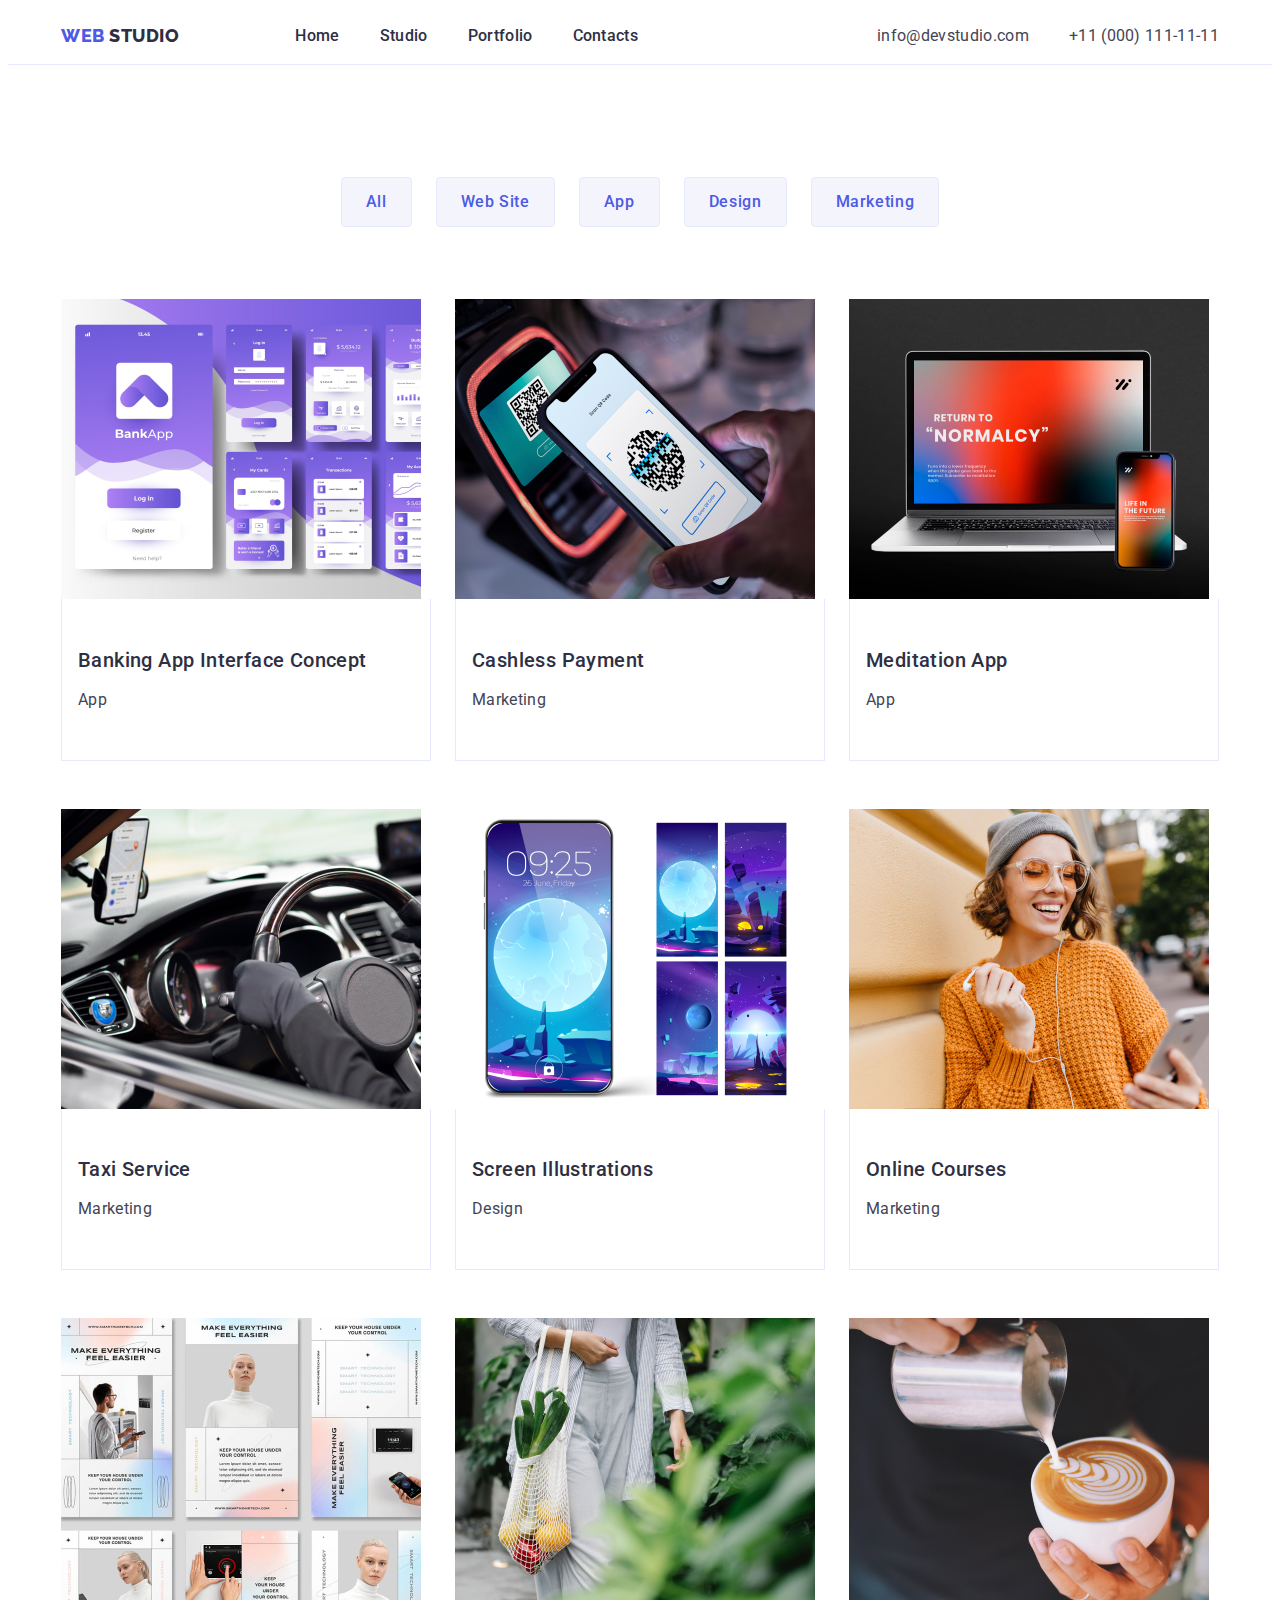
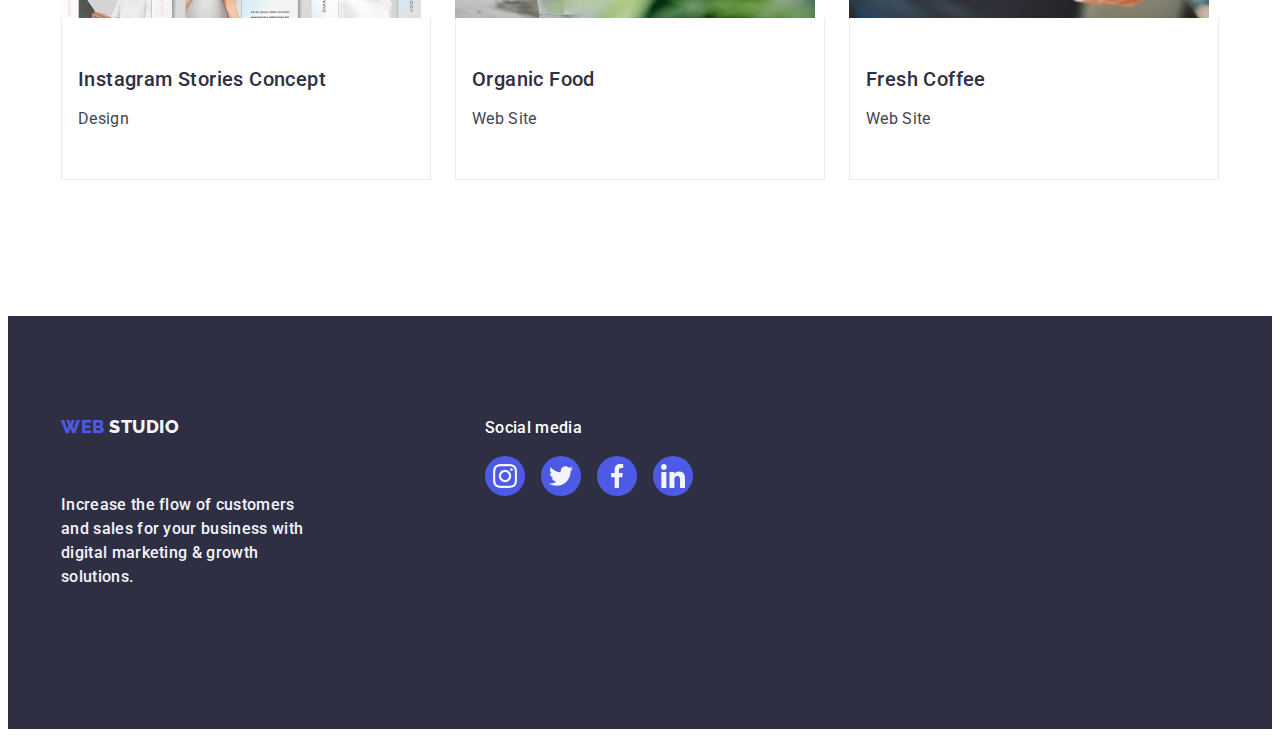
==== portfolio.html @ 2ad6ecbc "Initial commit" ====
<!DOCTYPE html>
<html lang="en">

<head>
    <meta charset="UTF-8" />
    <meta name="viewport" content="width=device-width, initial-scale=1.0" />
    <link rel="stylesheet" href="modern-normalize.min.css" />
    <link rel="preconnect" href="https://fonts.googleapis.com" />
    <link rel="preconnect" href="https://fonts.gstatic.com" crossorigin />
    <link href="https://fonts.googleapis.com/css2?family=Raleway:wght@800&family=Roboto:wght@400;500&display=swap"
        rel="stylesheet" />
    <link rel="stylesheet" href="./css/styles.css" />
    <title>Portfolio</title>
</head>

<body class="body-portfolio">
    <header class="portfolio-header">
        <div class="header-div container">
            <nav class="header-nav">
                <a href="./index.html" class="web link">Web <span class="studio">Studio</span></a>
                <ul class="header-list list">
                    <li><a href="./index.html" class="index link">Home</a></li>
                    <li><a href="" class="index link">Studio</a></li>
                    <li><a href="./portfolio.html" class="index link">Portfolio</a></li>
                    <li><a href="" class="index link">Contacts</a></li>
                </ul>
            </nav>
            <address class="adress-style">
                <ul class="address-list list">
                    <li>
                        <a href="mailto:info@devstudio.com" class="contact link">info@devstudio.com</a>
                    </li>
                    <li>
                        <a href="tel:+110001111111" class="contact link">+11 (000) 111-11-11</a>
                    </li>
                </ul>
            </address>
        </div>
    </header>
    <main>
        <section class="portfolio-section">
            <div class="container">
                <h1 class="visually-hidden">Title</h1>
                <ul class="portfolio-button-list list">
                    <li><button type="button" class="all-button">All</button></li>
                    <li><button type="button" class="all-button">Web Site</button></li>
                    <li><button type="button" class="all-button">App</button></li>
                    <li><button type="button" class="all-button">Design</button></li>
                    <li><button type="button" class="all-button">Marketing</button></li>
                </ul>
                <ul class="portfolio-img-list list">
                    <li class="portfolio-list-element">
                        <a href="" class="link link-portfolio"><img class="img" src="./images/project-card-1.jpg"
                                alt="BankingApp" width="360" />
                            <div class="portfolio-title-and-paragraph">
                                <h2 class="first-row-title">Banking App Interface Concept</h2>
                                <p class="first-row-paragraph">App</p>
                            </div>
                        </a>
                    </li>
                    <li class="portfolio-list-element">
                        <a href="" class="link link-portfolio"><img class="img" src="./images/project-card-2.jpg"
                                alt="CashlessPayment" width="360" />
                            <div class="portfolio-title-and-paragraph">
                                <h2 class="first-row-title">Cashless Payment</h2>
                                <p class="first-row-paragraph">Marketing</p>
                            </div>
                        </a>
                    </li>
                    <li class="portfolio-list-element">
                        <a href="" class="link link-portfolio"><img class="img" src="./images/project-card-3.jpg"
                                alt="MeditationApp" width="360" />
                            <div class="portfolio-title-and-paragraph">
                                <h2 class="first-row-title">Meditation App</h2>
                                <p class="first-row-paragraph">App</p>
                            </div>
                        </a>
                    </li>
                    <li class="portfolio-list-element">
                        <a href="" class="link link-portfolio"><img class="img" src="./images/project-card-4.jpg"
                                alt="TaxiService" width="360" />
                            <div class="portfolio-title-and-paragraph">
                                <h2 class="first-row-title">Taxi Service</h2>
                                <p class="first-row-paragraph">Marketing</p>
                            </div>
                        </a>
                    </li>
                    <li class="portfolio-list-element">
                        <a href="" class="link link-portfolio"><img class="img" src="./images/project-card-5.jpg"
                                alt="ScreenIllustrations" width="360" />
                            <div class="portfolio-title-and-paragraph">
                                <h2 class="first-row-title">Screen Illustrations</h2>
                                <p class="first-row-paragraph">Design</p>
                            </div>
                        </a>
                    </li>
                    <li class="portfolio-list-element">
                        <a href="" class="link link-portfolio"><img class="img" src="./images/project-card-6.jpg"
                                alt="OnlineCourses" width="360" />
                            <div class="portfolio-title-and-paragraph">
                                <h2 class="first-row-title">Online Courses</h2>
                                <p class="first-row-paragraph">Marketing</p>
                            </div>
                        </a>
                    </li>
                    <li class="portfolio-list-element">
                        <a href="" class="link link-portfolio"><img class="img" src="./images/project-card-7.jpg"
                                alt="InstagramStoriesConcept" width="360" />
                            <div class="portfolio-title-and-paragraph">
                                <h2 class="first-row-title">Instagram Stories Concept</h2>
                                <p class="first-row-paragraph">Design</p>
                            </div>
                        </a>
                    </li>
                    <li class="portfolio-list-element">
                        <a href="" class="link link-portfolio"><img class="img" src="./images/project-card-8.jpg"
                                alt="OrganicFood" width="360" />
                            <div class="portfolio-title-and-paragraph">
                                <h2 class="first-row-title">Organic Food</h2>
                                <p class="first-row-paragraph">Web Site</p>
                            </div>
                        </a>
                    </li>
                    <li class="portfolio-list-element">
                        <a href="" class="link link-portfolio"><img class="img" src="./images/project-card-9.jpg"
                                alt="FreshCoffee" width="360" />
                            <div class="portfolio-title-and-paragraph">
                                <h2 class="first-row-title">Fresh Coffee</h2>
                                <p class="first-row-paragraph">Web Site</p>
                            </div>
                        </a>
                    </li>
                </ul>
            </div>
        </section>
    </main>
    <footer class="footer">
        <div class="container div-footer">
            <div class="div-logo-paragraph">
                <a href="./index.html" class="web-footer link">Web <span class="studio-footer">Studio</span></a>
                <p class="index link footer-paragraph">
                    Increase the flow of customers and sales for your business with
                    digital marketing & growth solutions.
                </p>
            </div>
            <div class="div-socials-footer">
                <p class="social-media-paragraph">Social media</p>
                <ul class="footer-list">
                    <li class="footer-list-element">
                        <a href="" class="footer-list-href">
                            <svg class="svg-footer" width="24" height="24">
                                <use href="./images/icons.svg#instagram-2"></use>
                            </svg>
                        </a>
                    </li>
                    <li class="footer-list-element">
                        <a href="" class="footer-list-href">
                            <svg class="svg-footer" width="24" height="24">
                                <use href="./images/icons.svg#twitter-1"></use>
                            </svg>
                        </a>
                    </li>
                    <li class="footer-list-element">
                        <a href="" class="footer-list-href">
                            <svg class="svg-footer" width="24" height="24">
                                <use href="./images/icons.svg#facebook-1"></use>
                            </svg>
                        </a>
                    </li>
                    <li class="footer-list-element">
                        <a href="" class="footer-list-href">
                            <svg class="svg-footer" width="24" height="24">
                                <use href="./images/icons.svg#linkedin-1"></use>
                            </svg>
                        </a>
                    </li>
                </ul>
            </div>
        </div>
    </footer>
</body>

</html>
---- css/styles.css ----
:root {
    --maincolor: 434455;
    --white: #f4f4fd;
}

.img {
    display: block;
}

.header-class {
    border-bottom: 1px solid #e7e9fc;
    box-shadow: 0px 2px 1px rgba(46, 47, 66, 0.08),
        0px 1px 1px rgba(46, 47, 66, 0.16),
        0px 1px 6px rgba(46, 47, 66, 0.08);
}

.header-div {
    display: flex;
    justify-content: space-between;
}

.container {
    width: 1158px;
    margin: 0 auto;
    padding: 0 15px;
}

.container-first-section {
    display: flex;
    flex-direction: column;
}

.header-nav {
    display: flex;
    align-items: center;
}

.body-studio {
    font-family: "Roboto", sans-serif;
    color: #434455;
    background-color: #ffffffff;
}

.web {
    font-family: "Raleway", sans-serif;
    font-weight: 800;
    font-size: 18px;
    line-height: 1.17;
    letter-spacing: 0.03em;
    text-transform: uppercase;
    color: #4d5ae5;
    margin-right: 76px;
}

.studio {
    color: #2e2f42;
    font-family: "Raleway", sans-serif;
    font-size: 18px;
    font-style: normal;
    font-weight: 800;
    line-height: 21px;
    letter-spacing: 0.54px;
    text-transform: uppercase;
}

.list {
    list-style: none;
}

.address-list {
    display: flex;
    gap: 40px;
}

.header-list {
    display: flex;
    gap: 40px;
}

.link {
    text-decoration: none;
}

.index {
    font-weight: 500;
    line-height: 1.5;
    letter-spacing: 0.02em;
    color: #2e2f42;
    padding: 24px 0;
}

.link:hover {
    color: #404bbf;
}

.link:focus {
    color: #404bbf;
}

.adress-style {
    font-style: normal;
}

.contact {
    color: #434455;
    font-size: 16px;
    line-height: 1.5;
    letter-spacing: 0.02em;
}

/* Section one */
.first-section {
    background-color: #2e2f42;
    padding: 188px 0;
    background-image: linear-gradient(rgba(46, 47, 66, 0.7),
            rgba(46, 47, 66, 0.7)),
        url(../images/office-background.jpg);
    max-width: 1440px;
    background-repeat: no-repeat;
    background-position: center;
    background-size: cover;
    margin-inline: auto;
}

.first-section-title {
    color: #ffffff;
    font-size: 56px;
    line-height: 1.07;
    text-align: center;
    letter-spacing: 0.02em;
    max-width: 496px;
    display: flex;
    align-self: center;
}

.first-section-button {
    color: #ffffff;
    background-color: #4d5ae5;
    font-family: "Roboto", sans-serif;
    font-weight: 500;
    font-size: 16px;
    line-height: 1.5;
    letter-spacing: 0.04em;
    display: block;
    min-width: 169px;
    height: 56px;
    border: none;
    background-color: #4d5ae5;
    border-radius: 4px;
    cursor: pointer;
    align-self: center;
}

.first-section-button:hover {
    background-color: #404bbf;
}

.first-section-button:focus {
    background-color: #404bbf;
}

.first-section-button {
    cursor: pointer;
}

/* Section two */
.second-section {
    padding: 120px 0;
}

.second-section-icon {
    display: flex;
    align-items: center;
    justify-content: center;
    height: 112px;
    background-color: #f4f4fd;
    border-radius: 4px;
    margin-bottom: 8px;
}

.second-section-list {
    list-style: none;
    display: flex;
    gap: 24px;
    justify-content: center;
    padding: 0;
}

.second-section-list-element {
    flex-basis: calc((100% - 72px) / 4);
}

.second-section-title {
    color: #2e2f42;
    font-weight: 500;
    font-size: 20px;
    line-height: 1.2;
    letter-spacing: 0.02em;
    background-color: #ffffffff;
    margin-bottom: 8px;
    text-align: center;
    margin-bottom: 8px;
}

.visually-hidden {
    position: absolute;
    width: 1px;
    height: 1px;
    margin: -1px;
    border: 0;
    padding: 0;
    white-space: nowrap;
    clip-path: inset(100%);
    clip: rect(0 0 0 0);
    overflow: hidden;
}

.second-section-paragraph {
    line-height: 1.5;
    letter-spacing: 0.02em;
}

/* Section three */
.third-section {
    padding-bottom: 120px;
}

.third-section-title {
    color: #2e2f42;
    font-size: 36px;
    line-height: 1.11;
    text-align: center;
    text-transform: capitalize;
    margin-bottom: 72px;
}

.third-section-list {
    display: flex;
    gap: 24px;
}

.third-section-list-element {
    width: calc((100% - 48px) / 3);
}

/* Section four */
.fourth-section {
    background-color: #f4f4fd;
    padding: 120px 0;
}

.svg-social {
    fill: #f4f4fd;
}

.team-socials {
    display: flex;
    justify-content: center;
    align-items: center;
    gap: 24px;
    list-style: none;
    width: 183px;
}

.social-list {}

.team-socials-href {
    width: 100%;
    height: 100%;
    background-color: #4d5ae5;
    border-radius: 50%;
    display: flex;
    align-items: center;
    justify-content: center;
    width: 40px;
    height: 40px;
}

.team-socials-href:hover,
.team-socials-href:focus {
    background-color: #404bbf;
}

.fourth-section-title {
    color: #2e2f42;
    font-size: 36px;
    line-height: 1.11;
    text-align: center;
    letter-spacing: 0.02em;
    text-transform: capitalize;
    margin-bottom: 72px;
}

.foruth-section-list {
    display: flex;
    gap: 24px;
}

.background-list-fourth-section {
    background-color: #ffffffff;
    width: calc((100% - 72px) / 4);
    border-radius: 0px 0px 4px 4px;
    box-shadow: 0px 1px 6px rgba(46, 47, 66, 0.08),
        0px 1px 1px rgba(46, 47, 66, 0.16), 0px 2px 1px rgba(46, 47, 66, 0.08);
}

.title-and-paragraph-foruth-section {
    padding: 32px 0;
}

.fourth-section-paragraph {
    line-height: 1.5;
    letter-spacing: 0.02em;
    text-align: center;
}

/* Footer */
.div-footer {
    display: flex;
    align-items: baseline;
}

.div-logo-paragraph {
    margin-right: 120px;
}

.footer {
    background-color: #2e2f42;
    padding: 100px 0;
}

.footer-paragraph {
    color: #f4f4fd;
    max-width: 264px;
}

.social-media-paragraph {
    margin: 0;
    margin-bottom: 16px;
    font-weight: 500;
    font-size: 16px;
    line-height: 1.5;
    letter-spacing: 0.02em;
    color: #ffffffff;
    padding-left: 40px;
}

.footer-list {
    display: flex;
    gap: 16px;
    list-style: none;
}

.footer-list-element {
    width: 40px;
    height: 40px;
}

.footer-list-href {
    width: 100%;
    height: 100%;
    background-color: #4d5ae5;
    border-radius: 50%;
    display: flex;
    align-items: center;
    justify-content: center;
}

.footer-list-href:hover,
.footer-list-href:focus {
    background-color: #31d0aa;
}

.svg-footer {
    fill: var(--white);
}

.web-footer {
    font-family: "Raleway", sans-serif;
    font-weight: 800;
    font-size: 18px;
    line-height: 1.17;
    letter-spacing: 0.03em;
    text-transform: uppercase;
    color: #4d5ae5;
    display: inline-block;
    margin-bottom: 16px;
}

.studio-footer {
    color: #f4f4fd;
    font-family: "Raleway", sans-serif;
    font-size: 18px;
    font-style: normal;
    font-weight: 800;
    line-height: 21px;
    letter-spacing: 0.54px;
    text-transform: uppercase;
}

/* Section five */
.fifth-section {
    padding-top: 120px;
    padding-bottom: 120px;
}

.fifth-section-title {
    font-size: 36px;
    line-height: 1.11;
    color: #2e2f42;
    margin: 0;
    margin-bottom: 72px;
    text-align: center;
}

.fifth-section-list {
    display: flex;
    gap: 24px;
    height: 88px;
    list-style: none;
}

.fifth-section-list-element {
    width: calc((100% - 120px) / 6);
    height: 88px;
    width: 168px;
}

.fifth-section-lists-element-href {
    width: 100%;
    height: 100%;
    border: 1px solid #8e8f99;
    border-radius: 4px;
    display: flex;
    align-items: center;
    justify-content: center;
    color: #8e8f99;
}

.fifth-section-lists-element-href:hover {
    border-color: #404bbf;
    color: #404bbf;
}

.fifth-section-lists-element-href:focus {
    border-color: #404bbf;
    color: #404bbf;
}

.fifth-section-svg {
    fill: currentColor;
}

/* Portfolio */

.portfolio-header {
    border-bottom: 1px solid #e7e9fc;
}

.body-portfolio {
    font-family: "Roboto", sans-serif;
    color: #434455;
}

/* Section footer */
.portfolio-section {
    padding: 96px 0 120px 0;
}

.portfolio-button-list {
    display: flex;
    justify-content: center;
    gap: 24px;
    margin-bottom: 72px;
    padding: 0;
}

.all-button {
    color: #4d5ae5;
    background-color: #f4f4fd;
    text-align: center;
    font-family: "Roboto", sans-serif;
    font-size: 16px;
    font-style: normal;
    font-weight: 500;
    line-height: 1.5;
    letter-spacing: 0.04em;
    cursor: pointer;
    padding: 12px 24px;
    border: 1px solid #e7e9fc;
    border-radius: 4px;
}

.all-button:hover {
    color: #ffffffff;
    background-color: #404bbf;
    border: 1px solid transparent;
    box-shadow: 0px 3px 1px rgba(0, 0, 0, 0.1), 0px 2px 1px rgba(0, 0, 0, 0.08),
        0px 2px 2px rgba(0, 0, 0, 0.12);
}

.all-button:focus {
    color: #ffffffff;
    background-color: #404bbf;
    border: 1px solid transparent;
    box-shadow: 0px 3px 1px rgba(0, 0, 0, 0.1), 0px 2px 1px rgba(0, 0, 0, 0.08),
        0px 2px 2px rgba(0, 0, 0, 0.12);
}

.portfolio-img-list {
    display: flex;
    flex-wrap: wrap;
    column-gap: 24px;
    row-gap: 48px;
    padding: 0;
}

.first-row-title {
    color: #2e2f42;
    font-size: 20px;
    font-style: normal;
    font-weight: 500;
    line-height: 1.2;
    letter-spacing: 0.02em;
    margin-bottom: 8px;
}

.first-row-paragraph {
    color: #434455;
    font-size: 16px;
    line-height: 1.5;
    letter-spacing: 0.02em;
}

.portfolio-list-element {
    text-decoration: none;
    width: calc((100% - 48px) / 3);
}

.portfolio-title-and-paragraph {
    padding: 32px 16px;
    border: 1px solid #e7e9fc;
    border-top: none;
}

.link-portfolio {
    display: block;
}

.link-portfolio:hover {
    box-shadow: 0px 1px 6px rgba(46, 47, 66, 0.08),
        0px 1px 1px rgba(46, 47, 66, 0.16), 0px 2px 1px rgba(46, 47, 66, 0.08);
}

.link-portfolio:focus {
    box-shadow: 0px 1px 6px rgba(46, 47, 66, 0.08),
        0px 1px 1px rgba(46, 47, 66, 0.16), 0px 2px 1px rgba(46, 47, 66, 0.08);
}
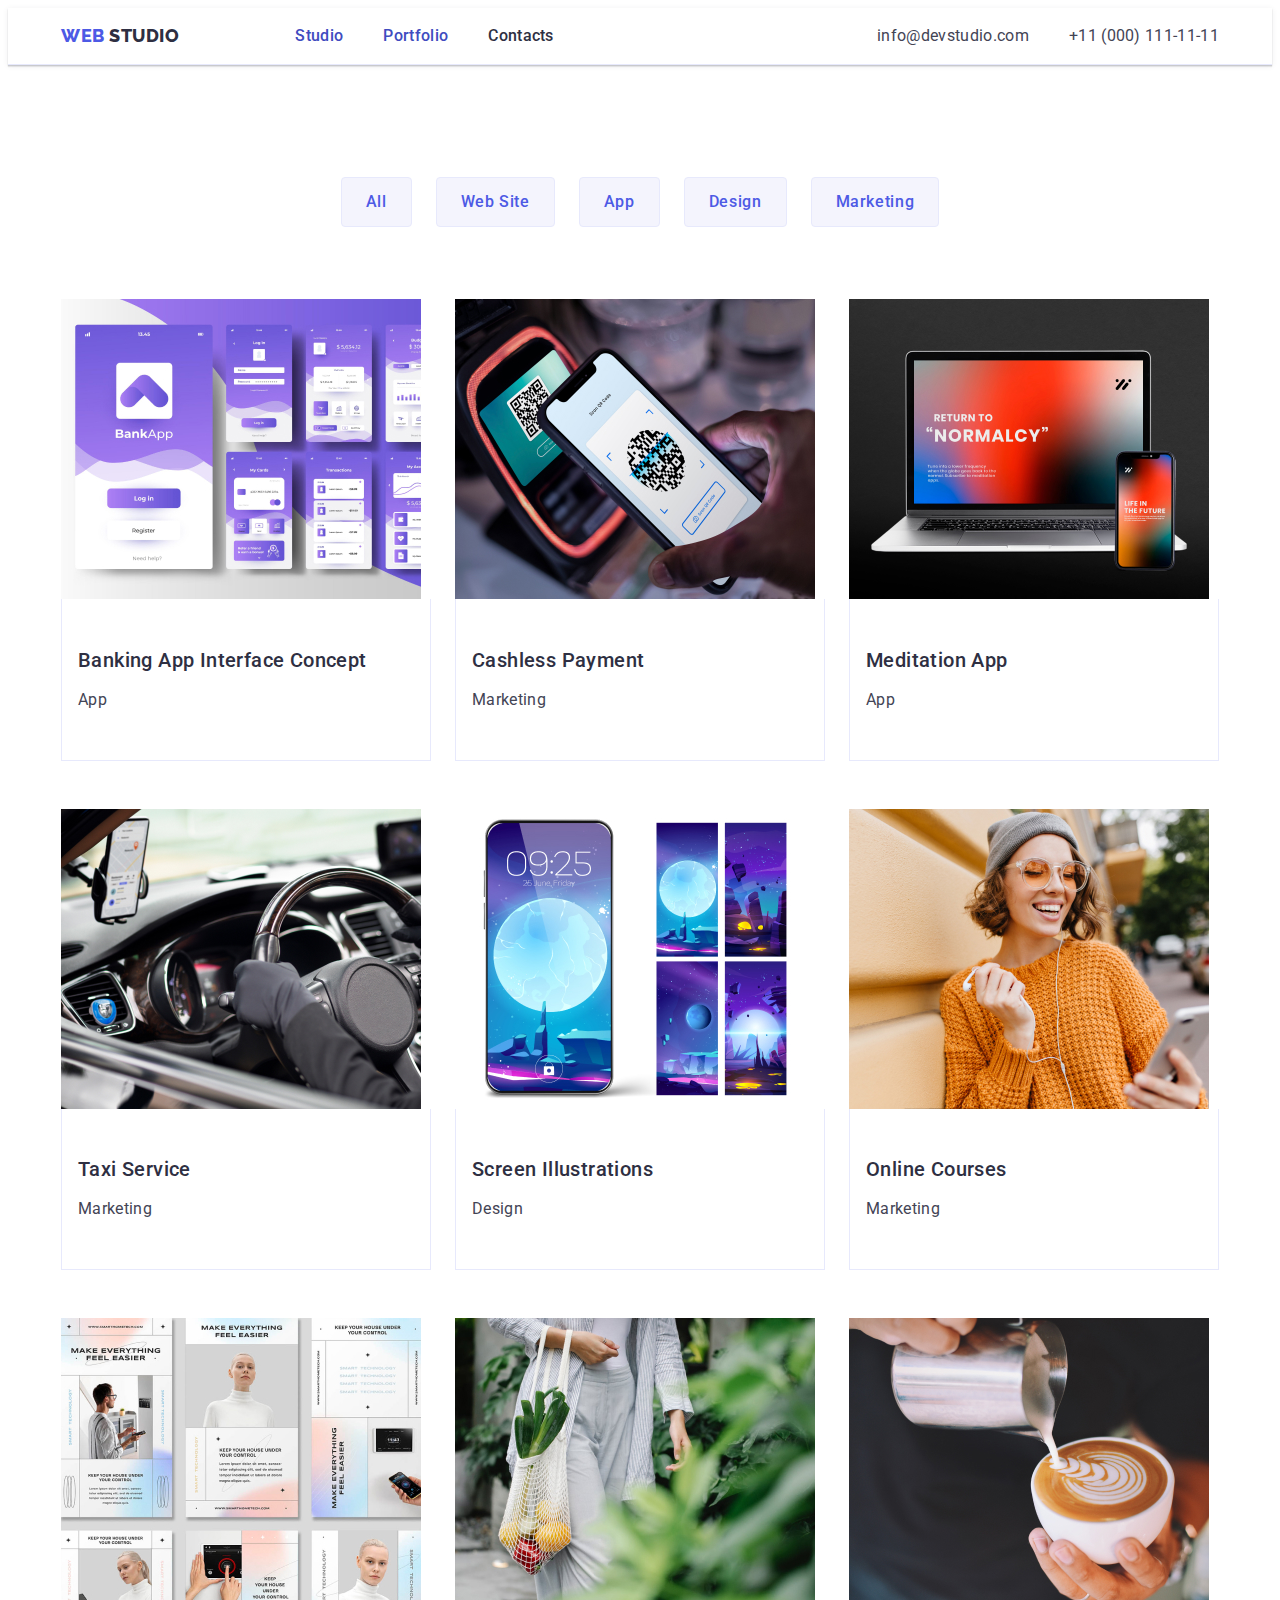
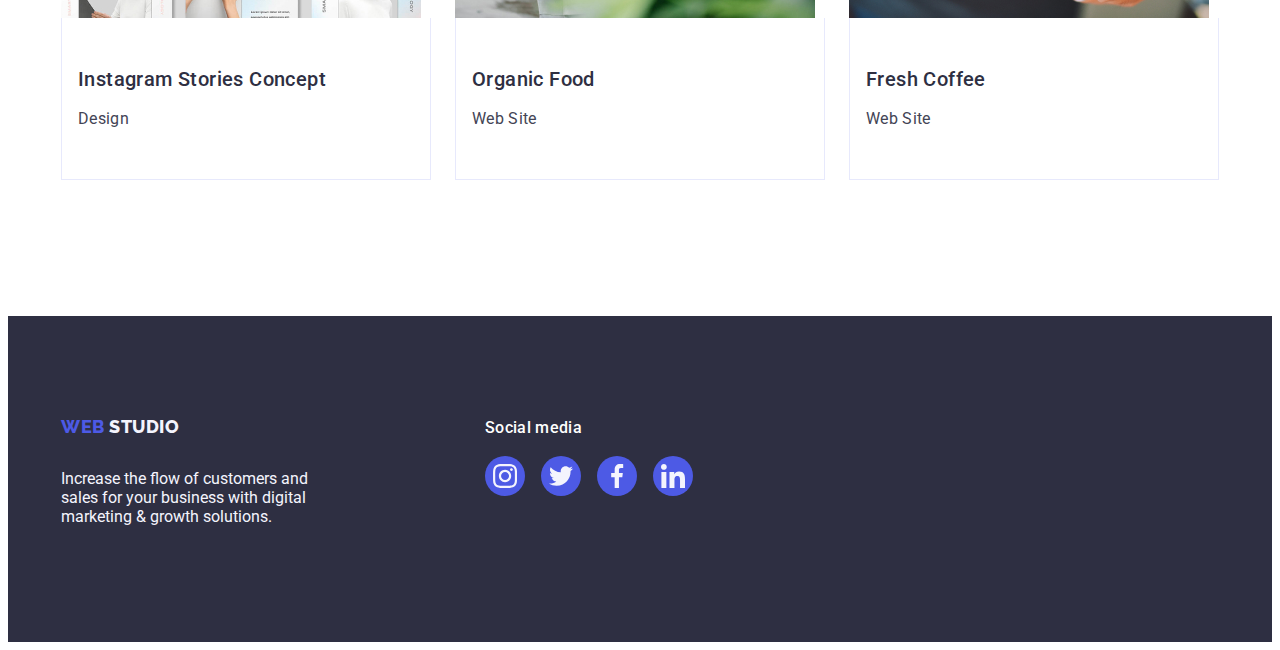
==== commit b38d5d7d: "Test" ====
--- a/portfolio.html
+++ b/portfolio.html
@@ -1,183 +1,242 @@
 <!DOCTYPE html>
 <html lang="en">
-
-<head>
+  <head>
     <meta charset="UTF-8" />
     <meta name="viewport" content="width=device-width, initial-scale=1.0" />
     <link rel="stylesheet" href="modern-normalize.min.css" />
     <link rel="preconnect" href="https://fonts.googleapis.com" />
     <link rel="preconnect" href="https://fonts.gstatic.com" crossorigin />
-    <link href="https://fonts.googleapis.com/css2?family=Raleway:wght@800&family=Roboto:wght@400;500&display=swap"
-        rel="stylesheet" />
+    <link
+      href="https://fonts.googleapis.com/css2?family=Raleway:wght@800&family=Roboto:wght@400;500&display=swap"
+      rel="stylesheet"
+    />
     <link rel="stylesheet" href="./css/styles.css" />
     <title>Portfolio</title>
-</head>
-
-<body class="body-portfolio">
-    <header class="portfolio-header">
-        <div class="header-div container">
-            <nav class="header-nav">
-                <a href="./index.html" class="web link">Web <span class="studio">Studio</span></a>
-                <ul class="header-list list">
-                    <li><a href="./index.html" class="index link">Home</a></li>
-                    <li><a href="" class="index link">Studio</a></li>
-                    <li><a href="./portfolio.html" class="index link">Portfolio</a></li>
-                    <li><a href="" class="index link">Contacts</a></li>
-                </ul>
-            </nav>
-            <address class="adress-style">
-                <ul class="address-list list">
-                    <li>
-                        <a href="mailto:info@devstudio.com" class="contact link">info@devstudio.com</a>
-                    </li>
-                    <li>
-                        <a href="tel:+110001111111" class="contact link">+11 (000) 111-11-11</a>
-                    </li>
-                </ul>
-            </address>
-        </div>
+  </head>
+  <body class="body-portfolio">
+    <header class="header-class">
+      <div class="header-div container">
+        <nav class="header-nav">
+          <a href="./index.html" class="web link"
+            >Web <span class="studio">Studio</span></a
+          >
+          <ul class="header-list list">
+            <li>
+              <a href="index.html" class="studio-header is-active link"
+                >Studio</a
+              >
+            </li>
+            <li>
+              <a href="portfolio.html" class="portfolio is-active link"
+                >Portfolio</a
+              >
+            </li>
+            <li><a href="" class="contacts link">Contacts</a></li>
+          </ul>
+        </nav>
+        <address class="adress-style">
+          <ul class="address-list list">
+            <li>
+              <a href="mailto:info@devstudio.com" class="contact link"
+                >info@devstudio.com</a
+              >
+            </li>
+            <li>
+              <a href="tel:+110001111111" class="contact link"
+                >+11 (000) 111-11-11</a
+              >
+            </li>
+          </ul>
+        </address>
+      </div>
     </header>
     <main>
-        <section class="portfolio-section">
-            <div class="container">
-                <h1 class="visually-hidden">Title</h1>
-                <ul class="portfolio-button-list list">
-                    <li><button type="button" class="all-button">All</button></li>
-                    <li><button type="button" class="all-button">Web Site</button></li>
-                    <li><button type="button" class="all-button">App</button></li>
-                    <li><button type="button" class="all-button">Design</button></li>
-                    <li><button type="button" class="all-button">Marketing</button></li>
-                </ul>
-                <ul class="portfolio-img-list list">
-                    <li class="portfolio-list-element">
-                        <a href="" class="link link-portfolio"><img class="img" src="./images/project-card-1.jpg"
-                                alt="BankingApp" width="360" />
-                            <div class="portfolio-title-and-paragraph">
-                                <h2 class="first-row-title">Banking App Interface Concept</h2>
-                                <p class="first-row-paragraph">App</p>
-                            </div>
-                        </a>
-                    </li>
-                    <li class="portfolio-list-element">
-                        <a href="" class="link link-portfolio"><img class="img" src="./images/project-card-2.jpg"
-                                alt="CashlessPayment" width="360" />
-                            <div class="portfolio-title-and-paragraph">
-                                <h2 class="first-row-title">Cashless Payment</h2>
-                                <p class="first-row-paragraph">Marketing</p>
-                            </div>
-                        </a>
-                    </li>
-                    <li class="portfolio-list-element">
-                        <a href="" class="link link-portfolio"><img class="img" src="./images/project-card-3.jpg"
-                                alt="MeditationApp" width="360" />
-                            <div class="portfolio-title-and-paragraph">
-                                <h2 class="first-row-title">Meditation App</h2>
-                                <p class="first-row-paragraph">App</p>
-                            </div>
-                        </a>
-                    </li>
-                    <li class="portfolio-list-element">
-                        <a href="" class="link link-portfolio"><img class="img" src="./images/project-card-4.jpg"
-                                alt="TaxiService" width="360" />
-                            <div class="portfolio-title-and-paragraph">
-                                <h2 class="first-row-title">Taxi Service</h2>
-                                <p class="first-row-paragraph">Marketing</p>
-                            </div>
-                        </a>
-                    </li>
-                    <li class="portfolio-list-element">
-                        <a href="" class="link link-portfolio"><img class="img" src="./images/project-card-5.jpg"
-                                alt="ScreenIllustrations" width="360" />
-                            <div class="portfolio-title-and-paragraph">
-                                <h2 class="first-row-title">Screen Illustrations</h2>
-                                <p class="first-row-paragraph">Design</p>
-                            </div>
-                        </a>
-                    </li>
-                    <li class="portfolio-list-element">
-                        <a href="" class="link link-portfolio"><img class="img" src="./images/project-card-6.jpg"
-                                alt="OnlineCourses" width="360" />
-                            <div class="portfolio-title-and-paragraph">
-                                <h2 class="first-row-title">Online Courses</h2>
-                                <p class="first-row-paragraph">Marketing</p>
-                            </div>
-                        </a>
-                    </li>
-                    <li class="portfolio-list-element">
-                        <a href="" class="link link-portfolio"><img class="img" src="./images/project-card-7.jpg"
-                                alt="InstagramStoriesConcept" width="360" />
-                            <div class="portfolio-title-and-paragraph">
-                                <h2 class="first-row-title">Instagram Stories Concept</h2>
-                                <p class="first-row-paragraph">Design</p>
-                            </div>
-                        </a>
-                    </li>
-                    <li class="portfolio-list-element">
-                        <a href="" class="link link-portfolio"><img class="img" src="./images/project-card-8.jpg"
-                                alt="OrganicFood" width="360" />
-                            <div class="portfolio-title-and-paragraph">
-                                <h2 class="first-row-title">Organic Food</h2>
-                                <p class="first-row-paragraph">Web Site</p>
-                            </div>
-                        </a>
-                    </li>
-                    <li class="portfolio-list-element">
-                        <a href="" class="link link-portfolio"><img class="img" src="./images/project-card-9.jpg"
-                                alt="FreshCoffee" width="360" />
-                            <div class="portfolio-title-and-paragraph">
-                                <h2 class="first-row-title">Fresh Coffee</h2>
-                                <p class="first-row-paragraph">Web Site</p>
-                            </div>
-                        </a>
-                    </li>
-                </ul>
-            </div>
-        </section>
+      <section class="portfolio-section">
+        <div class="container">
+          <h1 class="visually-hidden">Title</h1>
+          <ul class="portfolio-button-list list">
+            <li><button type="button" class="all-button">All</button></li>
+            <li><button type="button" class="all-button">Web Site</button></li>
+            <li><button type="button" class="all-button">App</button></li>
+            <li><button type="button" class="all-button">Design</button></li>
+            <li><button type="button" class="all-button">Marketing</button></li>
+          </ul>
+          <ul class="portfolio-img-list list">
+            <li class="portfolio-list-element">
+              <a href="" class="link link-portfolio"
+                ><img
+                  class="img"
+                  src="./images/BankingAppInterfaceConcept.jpg"
+                  alt="BankingApp"
+                  width="360"
+                />
+                <div class="portfolio-title-and-paragraph">
+                  <h2 class="first-row-title">Banking App Interface Concept</h2>
+                  <p class="first-row-paragraph">App</p>
+                </div></a
+              >
+            </li>
+            <li class="portfolio-list-element">
+              <a href="" class="link link-portfolio"
+                ><img
+                  class="img"
+                  src="./images/CashlessPayment.jpg"
+                  alt="CashlessPayment"
+                  width="360"
+                />
+                <div class="portfolio-title-and-paragraph">
+                  <h2 class="first-row-title">Cashless Payment</h2>
+                  <p class="first-row-paragraph">Marketing</p>
+                </div></a
+              >
+            </li>
+            <li class="portfolio-list-element">
+              <a href="" class="link link-portfolio"
+                ><img
+                  class="img"
+                  src="./images/MeditationApp.jpg"
+                  alt="MeditationApp"
+                  width="360"
+                />
+                <div class="portfolio-title-and-paragraph">
+                  <h2 class="first-row-title">Meditation App</h2>
+                  <p class="first-row-paragraph">App</p>
+                </div></a
+              >
+            </li>
+            <li class="portfolio-list-element">
+              <a href="" class="link link-portfolio"
+                ><img
+                  class="img"
+                  src="./images/TaxiService.jpg"
+                  alt="TaxiService"
+                  width="360"
+                />
+                <div class="portfolio-title-and-paragraph">
+                  <h2 class="first-row-title">Taxi Service</h2>
+                  <p class="first-row-paragraph">Marketing</p>
+                </div></a
+              >
+            </li>
+            <li class="portfolio-list-element">
+              <a href="" class="link link-portfolio"
+                ><img
+                  class="img"
+                  src="./images/ScreenIllustrations.jpg"
+                  alt="ScreenIllustrations"
+                  width="360"
+                />
+                <div class="portfolio-title-and-paragraph">
+                  <h2 class="first-row-title">Screen Illustrations</h2>
+                  <p class="first-row-paragraph">Design</p>
+                </div></a
+              >
+            </li>
+            <li class="portfolio-list-element">
+              <a href="" class="link link-portfolio"
+                ><img
+                  class="img"
+                  src="./images/OnlineCourses.jpg"
+                  alt="OnlineCourses"
+                  width="360"
+                />
+                <div class="portfolio-title-and-paragraph">
+                  <h2 class="first-row-title">Online Courses</h2>
+                  <p class="first-row-paragraph">Marketing</p>
+                </div></a
+              >
+            </li>
+            <li class="portfolio-list-element">
+              <a href="" class="link link-portfolio"
+                ><img
+                  class="img"
+                  src="./images/InstagramStoriesConcept.jpg"
+                  alt="InstagramStoriesConcept"
+                  width="360"
+                />
+                <div class="portfolio-title-and-paragraph">
+                  <h2 class="first-row-title">Instagram Stories Concept</h2>
+                  <p class="first-row-paragraph">Design</p>
+                </div></a
+              >
+            </li>
+            <li class="portfolio-list-element">
+              <a href="" class="link link-portfolio"
+                ><img
+                  class="img"
+                  src="./images/OrganicFood.jpg"
+                  alt="OrganicFood"
+                  width="360"
+                />
+                <div class="portfolio-title-and-paragraph">
+                  <h2 class="first-row-title">Organic Food</h2>
+                  <p class="first-row-paragraph">Web Site</p>
+                </div></a
+              >
+            </li>
+            <li class="portfolio-list-element">
+              <a href="" class="link link-portfolio"
+                ><img
+                  class="img"
+                  src="./images/FreshCoffee.jpg"
+                  alt="FreshCoffee"
+                  width="360"
+                />
+                <div class="portfolio-title-and-paragraph">
+                  <h2 class="first-row-title">Fresh Coffee</h2>
+                  <p class="first-row-paragraph">Web Site</p>
+                </div></a
+              >
+            </li>
+          </ul>
+        </div>
+      </section>
     </main>
     <footer class="footer">
-        <div class="container div-footer">
-            <div class="div-logo-paragraph">
-                <a href="./index.html" class="web-footer link">Web <span class="studio-footer">Studio</span></a>
-                <p class="index link footer-paragraph">
-                    Increase the flow of customers and sales for your business with
-                    digital marketing & growth solutions.
-                </p>
-            </div>
-            <div class="div-socials-footer">
-                <p class="social-media-paragraph">Social media</p>
-                <ul class="footer-list">
-                    <li class="footer-list-element">
-                        <a href="" class="footer-list-href">
-                            <svg class="svg-footer" width="24" height="24">
-                                <use href="./images/icons.svg#instagram-2"></use>
-                            </svg>
-                        </a>
-                    </li>
-                    <li class="footer-list-element">
-                        <a href="" class="footer-list-href">
-                            <svg class="svg-footer" width="24" height="24">
-                                <use href="./images/icons.svg#twitter-1"></use>
-                            </svg>
-                        </a>
-                    </li>
-                    <li class="footer-list-element">
-                        <a href="" class="footer-list-href">
-                            <svg class="svg-footer" width="24" height="24">
-                                <use href="./images/icons.svg#facebook-1"></use>
-                            </svg>
-                        </a>
-                    </li>
-                    <li class="footer-list-element">
-                        <a href="" class="footer-list-href">
-                            <svg class="svg-footer" width="24" height="24">
-                                <use href="./images/icons.svg#linkedin-1"></use>
-                            </svg>
-                        </a>
-                    </li>
-                </ul>
-            </div>
+      <div class="container div-footer">
+        <div class="div-logo-paragraph">
+          <a href="./index.html" class="web-footer link"
+            >Web <span class="studio-footer">Studio</span></a
+          >
+          <p class="index link footer-paragraph">
+            Increase the flow of customers and sales for your business with
+            digital marketing & growth solutions.
+          </p>
         </div>
+        <div class="div-socials-footer">
+          <p class="social-media-paragraph">Social media</p>
+          <ul class="footer-list">
+            <li class="footer-list-element">
+              <a href="" class="footer-list-href">
+                <svg class="svg-footer" width="24" height="24">
+                  <use href="./images/icons.svg#instagram-2"></use>
+                </svg>
+              </a>
+            </li>
+            <li class="footer-list-element">
+              <a href="" class="footer-list-href">
+                <svg class="svg-footer" width="24" height="24">
+                  <use href="./images/icons.svg#twitter-1"></use>
+                </svg>
+              </a>
+            </li>
+            <li class="footer-list-element">
+              <a href="" class="footer-list-href">
+                <svg class="svg-footer" width="24" height="24">
+                  <use href="./images/icons.svg#facebook-1"></use>
+                </svg>
+              </a>
+            </li>
+            <li class="footer-list-element">
+              <a href="" class="footer-list-href">
+                <svg class="svg-footer" width="24" height="24">
+                  <use href="./images/icons.svg#linkedin-1"></use>
+                </svg>
+              </a>
+            </li>
+          </ul>
+        </div>
+      </div>
     </footer>
-</body>
-
-</html>+  </body>
+</html>
--- a/css/styles.css
+++ b/css/styles.css
@@ -1,558 +1,657 @@
+/* Studio */
 :root {
-    --maincolor: 434455;
-    --white: #f4f4fd;
+  --maincolor: 434455;
+  --white: #f4f4fd;
 }
 
 .img {
-    display: block;
+  display: block;
 }
 
 .header-class {
-    border-bottom: 1px solid #e7e9fc;
-    box-shadow: 0px 2px 1px rgba(46, 47, 66, 0.08),
-        0px 1px 1px rgba(46, 47, 66, 0.16),
-        0px 1px 6px rgba(46, 47, 66, 0.08);
+  border-bottom: 1px solid #e7e9fc;
+  box-shadow: 0px 2px 1px rgba(46, 47, 66, 0.08),
+    0px 1px 1px rgba(46, 47, 66, 0.16), 0px 1px 6px rgba(46, 47, 66, 0.08);
 }
 
 .header-div {
-    display: flex;
-    justify-content: space-between;
+  display: flex;
+  justify-content: space-between;
 }
 
 .container {
-    width: 1158px;
-    margin: 0 auto;
-    padding: 0 15px;
+  width: 1158px;
+  margin: 0 auto;
+  padding: 0 15px;
 }
 
 .container-first-section {
-    display: flex;
-    flex-direction: column;
-}
-
+  display: flex;
+  flex-direction: column;
+}
 .header-nav {
-    display: flex;
-    align-items: center;
+  display: flex;
+  align-items: center;
 }
 
 .body-studio {
-    font-family: "Roboto", sans-serif;
-    color: #434455;
-    background-color: #ffffffff;
+  font-family: "Roboto", sans-serif;
+  color: #434455;
+  background-color: #ffffffff;
 }
 
 .web {
-    font-family: "Raleway", sans-serif;
-    font-weight: 800;
-    font-size: 18px;
-    line-height: 1.17;
-    letter-spacing: 0.03em;
-    text-transform: uppercase;
-    color: #4d5ae5;
-    margin-right: 76px;
+  font-family: "Raleway", sans-serif;
+  font-weight: 800;
+  font-size: 18px;
+  line-height: 1.17;
+  letter-spacing: 0.03em;
+  text-transform: uppercase;
+  color: #4d5ae5;
+  margin-right: 76px;
 }
 
 .studio {
-    color: #2e2f42;
-    font-family: "Raleway", sans-serif;
-    font-size: 18px;
-    font-style: normal;
-    font-weight: 800;
-    line-height: 21px;
-    letter-spacing: 0.54px;
-    text-transform: uppercase;
-}
-
+  color: #2e2f42;
+  font-family: "Raleway", sans-serif;
+  font-size: 18px;
+  font-style: normal;
+  font-weight: 800;
+  line-height: 21px;
+  letter-spacing: 0.54px;
+  text-transform: uppercase;
+}
 .list {
-    list-style: none;
-}
-
+  list-style: none;
+}
 .address-list {
-    display: flex;
-    gap: 40px;
+  display: flex;
+  gap: 40px;
 }
 
 .header-list {
-    display: flex;
-    gap: 40px;
+  display: flex;
+  gap: 40px;
+}
+
+.link:hover,
+.link:focus {
+  color: #404bbf;
 }
 
 .link {
-    text-decoration: none;
-}
-
-.index {
-    font-weight: 500;
-    line-height: 1.5;
-    letter-spacing: 0.02em;
-    color: #2e2f42;
-    padding: 24px 0;
-}
-
-.link:hover {
-    color: #404bbf;
-}
-
-.link:focus {
-    color: #404bbf;
+  text-decoration: none;
+}
+/* Header tabs */
+.portfolio {
+  font-size: 16px;
+  font-style: normal;
+  font-weight: 500;
+  line-height: 24px;
+  letter-spacing: 0.32px;
+  color: #404bbf;
+  position: relative;
+  transition: color 250ms cubic-bezier(0.4, 0, 0.2, 1);
+}
+
+.studio-header {
+  font-weight: 500;
+  line-height: 1.5;
+  letter-spacing: 0.02em;
+  padding: 24px 0;
+  position: relative;
+  color: #404bbf;
+  transition: color 250ms cubic-bezier(0.4, 0, 0.2, 1);
+}
+
+.is-active::after {
+  content: "";
+  position: absolute;
+  left: 0;
+  bottom: -1px;
+  height: 4px;
+  background-color: #404bbf;
+  border-radius: 2px;
+}
+
+.contacts {
+  font-weight: 500;
+  line-height: 1.5;
+  letter-spacing: 0.02em;
+  color: #2e2f42;
+  padding: 24px 0;
 }
 
 .adress-style {
-    font-style: normal;
+  font-style: normal;
 }
 
 .contact {
-    color: #434455;
-    font-size: 16px;
-    line-height: 1.5;
-    letter-spacing: 0.02em;
-}
-
-/* Section one */
+  color: #434455;
+  font-size: 16px;
+  line-height: 1.5;
+  letter-spacing: 0.02em;
+  transition: color 250ms cubic-bezier(0.4, 0, 0.2, 1);
+}
+
+/* Section1 */
 .first-section {
-    background-color: #2e2f42;
-    padding: 188px 0;
-    background-image: linear-gradient(rgba(46, 47, 66, 0.7),
-            rgba(46, 47, 66, 0.7)),
-        url(../images/office-background.jpg);
-    max-width: 1440px;
-    background-repeat: no-repeat;
-    background-position: center;
-    background-size: cover;
-    margin-inline: auto;
+  background-color: #2e2f42;
+  padding: 188px 0;
+  background-image: linear-gradient(
+      rgba(46, 47, 66, 0.7),
+      rgba(46, 47, 66, 0.7)
+    ),
+    url(../images/people-office.jpg);
+  max-width: 1440px;
+  background-repeat: no-repeat;
+  background-position: center;
+  background-size: cover;
+  margin-inline: auto;
 }
 
 .first-section-title {
-    color: #ffffff;
-    font-size: 56px;
-    line-height: 1.07;
-    text-align: center;
-    letter-spacing: 0.02em;
-    max-width: 496px;
-    display: flex;
-    align-self: center;
+  color: #ffffff;
+  font-size: 56px;
+  line-height: 1.07;
+  text-align: center;
+  letter-spacing: 0.02em;
+  max-width: 496px;
+  display: flex;
+  align-self: center;
 }
 
 .first-section-button {
-    color: #ffffff;
-    background-color: #4d5ae5;
-    font-family: "Roboto", sans-serif;
-    font-weight: 500;
-    font-size: 16px;
-    line-height: 1.5;
-    letter-spacing: 0.04em;
-    display: block;
-    min-width: 169px;
-    height: 56px;
-    border: none;
-    background-color: #4d5ae5;
-    border-radius: 4px;
-    cursor: pointer;
-    align-self: center;
+  color: #ffffff;
+  background-color: #4d5ae5;
+  font-family: "Roboto", sans-serif;
+  font-weight: 500;
+  font-size: 16px;
+  line-height: 1.5;
+  letter-spacing: 0.04em;
+  display: block;
+  min-width: 169px;
+  height: 56px;
+  border: none;
+  background-color: #4d5ae5;
+  border-radius: 4px;
+  cursor: pointer;
+  align-self: center;
+  transition: background-color 250ms cubic-bezier(0.4, 0, 0.2, 1);
 }
 
 .first-section-button:hover {
-    background-color: #404bbf;
+  background-color: #404bbf;
 }
 
 .first-section-button:focus {
-    background-color: #404bbf;
+  background-color: #404bbf;
 }
 
 .first-section-button {
-    cursor: pointer;
-}
-
-/* Section two */
+  cursor: pointer;
+}
+
+/* Section2 */
 .second-section {
-    padding: 120px 0;
+  padding: 120px 0;
 }
 
 .second-section-icon {
-    display: flex;
-    align-items: center;
-    justify-content: center;
-    height: 112px;
-    background-color: #f4f4fd;
-    border-radius: 4px;
-    margin-bottom: 8px;
-}
-
+  display: flex;
+  align-items: center;
+  justify-content: center;
+  height: 112px;
+  background-color: #f4f4fd;
+  border-radius: 4px;
+  margin-bottom: 8px;
+}
 .second-section-list {
-    list-style: none;
-    display: flex;
-    gap: 24px;
-    justify-content: center;
-    padding: 0;
+  list-style: none;
+  display: flex;
+  gap: 24px;
+  justify-content: center;
+  padding: 0;
 }
 
 .second-section-list-element {
-    flex-basis: calc((100% - 72px) / 4);
+  flex-basis: calc((100% - 72px) / 4);
 }
 
 .second-section-title {
-    color: #2e2f42;
-    font-weight: 500;
-    font-size: 20px;
-    line-height: 1.2;
-    letter-spacing: 0.02em;
-    background-color: #ffffffff;
-    margin-bottom: 8px;
-    text-align: center;
-    margin-bottom: 8px;
+  color: #2e2f42;
+  font-weight: 500;
+  font-size: 20px;
+  line-height: 1.2;
+  letter-spacing: 0.02em;
+  background-color: #ffffffff;
+  margin-bottom: 8px;
+  text-align: center;
+  margin-bottom: 8px;
 }
 
 .visually-hidden {
-    position: absolute;
-    width: 1px;
-    height: 1px;
-    margin: -1px;
-    border: 0;
-    padding: 0;
-    white-space: nowrap;
-    clip-path: inset(100%);
-    clip: rect(0 0 0 0);
-    overflow: hidden;
+  position: absolute;
+  width: 1px;
+  height: 1px;
+  margin: -1px;
+  border: 0;
+  padding: 0;
+  white-space: nowrap;
+  clip-path: inset(100%);
+  clip: rect(0 0 0 0);
+  overflow: hidden;
 }
 
 .second-section-paragraph {
-    line-height: 1.5;
-    letter-spacing: 0.02em;
-}
-
-/* Section three */
+  line-height: 1.5;
+  letter-spacing: 0.02em;
+}
+
+/* Section3 */
 .third-section {
-    padding-bottom: 120px;
+  padding-bottom: 120px;
 }
 
 .third-section-title {
-    color: #2e2f42;
-    font-size: 36px;
-    line-height: 1.11;
-    text-align: center;
-    text-transform: capitalize;
-    margin-bottom: 72px;
+  color: #2e2f42;
+  font-size: 36px;
+  line-height: 1.11;
+  text-align: center;
+  text-transform: capitalize;
+  margin-bottom: 72px;
 }
 
 .third-section-list {
-    display: flex;
-    gap: 24px;
+  display: flex;
+  gap: 24px;
 }
 
 .third-section-list-element {
-    width: calc((100% - 48px) / 3);
-}
-
-/* Section four */
+  width: calc((100% - 48px) / 3);
+}
+
+/* Section4 */
 .fourth-section {
-    background-color: #f4f4fd;
-    padding: 120px 0;
+  background-color: #f4f4fd;
+  padding: 120px 0;
 }
 
 .svg-social {
-    fill: #f4f4fd;
-}
-
+  fill: #f4f4fd;
+}
 .team-socials {
-    display: flex;
-    justify-content: center;
-    align-items: center;
-    gap: 24px;
-    list-style: none;
-    width: 183px;
-}
-
-.social-list {}
+  display: flex;
+  justify-content: center;
+  align-items: center;
+  gap: 24px;
+  list-style: none;
+  width: 183px;
+}
+
+.social-list {
+}
 
 .team-socials-href {
-    width: 100%;
-    height: 100%;
-    background-color: #4d5ae5;
-    border-radius: 50%;
-    display: flex;
-    align-items: center;
-    justify-content: center;
-    width: 40px;
-    height: 40px;
+  width: 100%;
+  height: 100%;
+  background-color: #4d5ae5;
+  border-radius: 50%;
+  display: flex;
+  align-items: center;
+  justify-content: center;
+  width: 40px;
+  height: 40px;
+  transition: background-color 250ms cubic-bezier(0.4, 0, 0.2, 1);
 }
 
 .team-socials-href:hover,
 .team-socials-href:focus {
-    background-color: #404bbf;
+  background-color: #404bbf;
 }
 
 .fourth-section-title {
-    color: #2e2f42;
-    font-size: 36px;
-    line-height: 1.11;
-    text-align: center;
-    letter-spacing: 0.02em;
-    text-transform: capitalize;
-    margin-bottom: 72px;
+  color: #2e2f42;
+  font-size: 36px;
+  line-height: 1.11;
+  text-align: center;
+  letter-spacing: 0.02em;
+  text-transform: capitalize;
+  margin-bottom: 72px;
 }
 
 .foruth-section-list {
-    display: flex;
-    gap: 24px;
+  display: flex;
+  gap: 24px;
 }
 
 .background-list-fourth-section {
-    background-color: #ffffffff;
-    width: calc((100% - 72px) / 4);
-    border-radius: 0px 0px 4px 4px;
-    box-shadow: 0px 1px 6px rgba(46, 47, 66, 0.08),
-        0px 1px 1px rgba(46, 47, 66, 0.16), 0px 2px 1px rgba(46, 47, 66, 0.08);
+  background-color: #ffffffff;
+  width: calc((100% - 72px) / 4);
+  border-radius: 0px 0px 4px 4px;
+  box-shadow: 0px 1px 6px rgba(46, 47, 66, 0.08),
+    0px 1px 1px rgba(46, 47, 66, 0.16), 0px 2px 1px rgba(46, 47, 66, 0.08);
 }
 
 .title-and-paragraph-foruth-section {
-    padding: 32px 0;
+  padding: 32px 0;
 }
 
 .fourth-section-paragraph {
-    line-height: 1.5;
-    letter-spacing: 0.02em;
-    text-align: center;
+  line-height: 1.5;
+  letter-spacing: 0.02em;
+  text-align: center;
 }
 
 /* Footer */
 .div-footer {
-    display: flex;
-    align-items: baseline;
+  display: flex;
+  align-items: baseline;
 }
 
 .div-logo-paragraph {
-    margin-right: 120px;
-}
-
+  margin-right: 120px;
+}
 .footer {
-    background-color: #2e2f42;
-    padding: 100px 0;
+  background-color: #2e2f42;
+  padding: 100px 0;
 }
 
 .footer-paragraph {
-    color: #f4f4fd;
-    max-width: 264px;
+  color: #f4f4fd;
+  max-width: 264px;
 }
 
 .social-media-paragraph {
-    margin: 0;
-    margin-bottom: 16px;
-    font-weight: 500;
-    font-size: 16px;
-    line-height: 1.5;
-    letter-spacing: 0.02em;
-    color: #ffffffff;
-    padding-left: 40px;
+  margin: 0;
+  margin-bottom: 16px;
+  font-weight: 500;
+  font-size: 16px;
+  line-height: 1.5;
+  letter-spacing: 0.02em;
+  color: #ffffffff;
+  padding-left: 40px;
 }
 
 .footer-list {
-    display: flex;
-    gap: 16px;
-    list-style: none;
+  display: flex;
+  gap: 16px;
+  list-style: none;
 }
 
 .footer-list-element {
-    width: 40px;
-    height: 40px;
+  width: 40px;
+  height: 40px;
 }
 
 .footer-list-href {
-    width: 100%;
-    height: 100%;
-    background-color: #4d5ae5;
-    border-radius: 50%;
-    display: flex;
-    align-items: center;
-    justify-content: center;
+  width: 100%;
+  height: 100%;
+  background-color: #4d5ae5;
+  border-radius: 50%;
+  display: flex;
+  align-items: center;
+  justify-content: center;
+  transition: background-color 250ms cubic-bezier(0.4, 0, 0.2, 1);
 }
 
 .footer-list-href:hover,
 .footer-list-href:focus {
-    background-color: #31d0aa;
+  background-color: #31d0aa;
 }
 
 .svg-footer {
-    fill: var(--white);
-}
-
+  fill: var(--white);
+}
 .web-footer {
-    font-family: "Raleway", sans-serif;
-    font-weight: 800;
-    font-size: 18px;
-    line-height: 1.17;
-    letter-spacing: 0.03em;
-    text-transform: uppercase;
-    color: #4d5ae5;
-    display: inline-block;
-    margin-bottom: 16px;
-}
-
+  font-family: "Raleway", sans-serif;
+  font-weight: 800;
+  font-size: 18px;
+  line-height: 1.17;
+  letter-spacing: 0.03em;
+  text-transform: uppercase;
+  color: #4d5ae5;
+  display: inline-block;
+  margin-bottom: 16px;
+}
 .studio-footer {
-    color: #f4f4fd;
-    font-family: "Raleway", sans-serif;
-    font-size: 18px;
-    font-style: normal;
-    font-weight: 800;
-    line-height: 21px;
-    letter-spacing: 0.54px;
-    text-transform: uppercase;
-}
-
-/* Section five */
+  color: #f4f4fd;
+  font-family: "Raleway", sans-serif;
+  font-size: 18px;
+  font-style: normal;
+  font-weight: 800;
+  line-height: 21px;
+  letter-spacing: 0.54px;
+  text-transform: uppercase;
+}
+
+/* Section5 */
 .fifth-section {
-    padding-top: 120px;
-    padding-bottom: 120px;
+  padding-top: 120px;
+  padding-bottom: 120px;
 }
 
 .fifth-section-title {
-    font-size: 36px;
-    line-height: 1.11;
-    color: #2e2f42;
-    margin: 0;
-    margin-bottom: 72px;
-    text-align: center;
+  font-size: 36px;
+  line-height: 1.11;
+  color: #2e2f42;
+  margin: 0;
+  margin-bottom: 72px;
+  text-align: center;
 }
 
 .fifth-section-list {
-    display: flex;
-    gap: 24px;
-    height: 88px;
-    list-style: none;
+  display: flex;
+  gap: 24px;
+  height: 88px;
+  list-style: none;
 }
 
 .fifth-section-list-element {
-    width: calc((100% - 120px) / 6);
-    height: 88px;
-    width: 168px;
-}
-
-.fifth-section-lists-element-href {
-    width: 100%;
-    height: 100%;
-    border: 1px solid #8e8f99;
-    border-radius: 4px;
-    display: flex;
-    align-items: center;
-    justify-content: center;
-    color: #8e8f99;
-}
-
-.fifth-section-lists-element-href:hover {
-    border-color: #404bbf;
-    color: #404bbf;
-}
-
-.fifth-section-lists-element-href:focus {
-    border-color: #404bbf;
-    color: #404bbf;
+  width: calc((100% - 120px) / 6);
+  height: 88px;
+  width: 168px;
+}
+
+.fifth-section-list-element-href {
+  width: 100%;
+  height: 100%;
+  border: 1px solid #8e8f99;
+  border-radius: 4px;
+  display: flex;
+  align-items: center;
+  justify-content: center;
+  color: #8e8f99;
+  transition: border-color 250ms cubic-bezier(0.4, 0, 0.2, 1),
+    color 250ms cubic-bezier(0.4, 0, 0.2, 1);
+}
+
+.fifth-section-list-element-href:hover {
+  border-color: #404bbf;
+  color: #404bbf;
+}
+
+.fifth-section-list-element-href:focus {
+  border-color: #404bbf;
+  color: #404bbf;
 }
 
 .fifth-section-svg {
-    fill: currentColor;
-}
-
+  fill: currentColor;
+}
 /* Portfolio */
 
 .portfolio-header {
-    border-bottom: 1px solid #e7e9fc;
+  border-bottom: 1px solid #e7e9fc;
 }
 
 .body-portfolio {
-    font-family: "Roboto", sans-serif;
-    color: #434455;
-}
-
-/* Section footer */
+  font-family: "Roboto", sans-serif;
+  color: #434455;
+}
+
+/* Section */
 .portfolio-section {
-    padding: 96px 0 120px 0;
+  padding: 96px 0 120px 0;
 }
 
 .portfolio-button-list {
-    display: flex;
-    justify-content: center;
-    gap: 24px;
-    margin-bottom: 72px;
-    padding: 0;
+  display: flex;
+  justify-content: center;
+  gap: 24px;
+  margin-bottom: 72px;
+  padding: 0;
 }
 
 .all-button {
-    color: #4d5ae5;
-    background-color: #f4f4fd;
-    text-align: center;
-    font-family: "Roboto", sans-serif;
-    font-size: 16px;
-    font-style: normal;
-    font-weight: 500;
-    line-height: 1.5;
-    letter-spacing: 0.04em;
-    cursor: pointer;
-    padding: 12px 24px;
-    border: 1px solid #e7e9fc;
-    border-radius: 4px;
+  color: #4d5ae5;
+  background-color: #f4f4fd;
+  text-align: center;
+  font-family: "Roboto", sans-serif;
+  font-size: 16px;
+  font-style: normal;
+  font-weight: 500;
+  line-height: 1.5;
+  letter-spacing: 0.04em;
+  cursor: pointer;
+  padding: 12px 24px;
+  border: 1px solid #e7e9fc;
+  border-radius: 4px;
+  transition: color 250ms cubic-bezier(0.4, 0, 0.2, 1),
+    background-color 250ms cubic-bezier(0.4, 0, 0, 0.2, 1),
+    border-color 250ms cubic-bezier(0.4, 0, 0.2, 1),
+    box-shadow 250ms cubic-bezier(0.4, 0, 0, 0.2, 1);
 }
 
 .all-button:hover {
-    color: #ffffffff;
-    background-color: #404bbf;
-    border: 1px solid transparent;
-    box-shadow: 0px 3px 1px rgba(0, 0, 0, 0.1), 0px 2px 1px rgba(0, 0, 0, 0.08),
-        0px 2px 2px rgba(0, 0, 0, 0.12);
+  color: #ffffffff;
+  background-color: #404bbf;
+  border: 1px solid transparent;
+  box-shadow: 0px 3px 1px rgba(0, 0, 0, 0.1), 0px 2px 1px rgba(0, 0, 0, 0.08),
+    0px 2px 2px rgba(0, 0, 0, 0.12);
 }
 
 .all-button:focus {
-    color: #ffffffff;
-    background-color: #404bbf;
-    border: 1px solid transparent;
-    box-shadow: 0px 3px 1px rgba(0, 0, 0, 0.1), 0px 2px 1px rgba(0, 0, 0, 0.08),
-        0px 2px 2px rgba(0, 0, 0, 0.12);
+  color: #ffffffff;
+  background-color: #404bbf;
+  border: 1px solid transparent;
+  box-shadow: 0px 3px 1px rgba(0, 0, 0, 0.1), 0px 2px 1px rgba(0, 0, 0, 0.08),
+    0px 2px 2px rgba(0, 0, 0, 0.12);
 }
 
 .portfolio-img-list {
-    display: flex;
-    flex-wrap: wrap;
-    column-gap: 24px;
-    row-gap: 48px;
-    padding: 0;
+  display: flex;
+  flex-wrap: wrap;
+  column-gap: 24px;
+  row-gap: 48px;
+  padding: 0;
 }
 
 .first-row-title {
-    color: #2e2f42;
-    font-size: 20px;
-    font-style: normal;
-    font-weight: 500;
-    line-height: 1.2;
-    letter-spacing: 0.02em;
-    margin-bottom: 8px;
+  color: #2e2f42;
+  font-size: 20px;
+  font-style: normal;
+  font-weight: 500;
+  line-height: 1.2;
+  letter-spacing: 0.02em;
+  margin-bottom: 8px;
 }
 
 .first-row-paragraph {
-    color: #434455;
-    font-size: 16px;
-    line-height: 1.5;
-    letter-spacing: 0.02em;
+  color: #434455;
+  font-size: 16px;
+  line-height: 1.5;
+  letter-spacing: 0.02em;
 }
 
 .portfolio-list-element {
-    text-decoration: none;
-    width: calc((100% - 48px) / 3);
+  text-decoration: none;
+  width: calc((100% - 48px) / 3);
 }
 
 .portfolio-title-and-paragraph {
-    padding: 32px 16px;
-    border: 1px solid #e7e9fc;
-    border-top: none;
+  padding: 32px 16px;
+  border: 1px solid #e7e9fc;
+  border-top: none;
 }
 
 .link-portfolio {
-    display: block;
-}
-
+  display: block;
+  transition: box-shadow 250ms cubic-bezier(0.4, 0, 0, 0.2, 1);
+}
 .link-portfolio:hover {
-    box-shadow: 0px 1px 6px rgba(46, 47, 66, 0.08),
-        0px 1px 1px rgba(46, 47, 66, 0.16), 0px 2px 1px rgba(46, 47, 66, 0.08);
+  box-shadow: 0px 1px 6px rgba(46, 47, 66, 0.08),
+    0px 1px 1px rgba(46, 47, 66, 0.16), 0px 2px 1px rgba(46, 47, 66, 0.08);
+  transform: translateY(0%);
 }
 
 .link-portfolio:focus {
-    box-shadow: 0px 1px 6px rgba(46, 47, 66, 0.08),
-        0px 1px 1px rgba(46, 47, 66, 0.16), 0px 2px 1px rgba(46, 47, 66, 0.08);
-}+  box-shadow: 0px 1px 6px rgba(46, 47, 66, 0.08),
+    0px 1px 1px rgba(46, 47, 66, 0.16), 0px 2px 1px rgba(46, 47, 66, 0.08);
+  transform: translateY(0%);
+}
+
+.is-hidden {
+  opacity: 0;
+  visibility: hidden;
+  pointer-events: none;
+}
+
+.modal-window {
+  position: fixed;
+  top: 0;
+  left: 0;
+  width: 100%;
+  height: 100%;
+  background-color: rgba(46, 47, 66, 0.4);
+  transition: opacity 250ms cubic-bezier(0.4, 0, 0.2, 1),
+    visibility 250ms cubic-bezier(0.4, 0, 0.2, 1);
+}
+
+.real-modal-window {
+  position: absolute;
+  top: 50%;
+  left: 50%;
+  transform: translate(-50%, -50%) scale(1);
+  width: 408px;
+  min-height: 584px;
+  background: #fcfcfc;
+  box-shadow: 0px 1px 1px 1px rgba(0, 0, 0, 0, 0.14),
+    0px 1px 3px rgba(0, 0, 0, 0, 0, 0.12), 0px 2px 1px rgba(0, 0, 0, 0, 0.2);
+  border-radius: 4px;
+  transition: transform 250ms cubic-bezier(0.4, 0, 0.2, 1);
+}
+
+.modal-window-button {
+  position: absolute;
+  top: 24px;
+  right: 24px;
+  width: 24px;
+  height: 24px;
+  border-radius: 50%;
+  display: flex;
+  align-items: center;
+  justify-content: center;
+  background-color: #e7e9fc;
+  border: 1px solid rgba(0, 0, 0, 0, 0.1);
+  padding: 0;
+  cursor: pointer;
+  transition: background-color 250ms cubic-bezier(0.4, 0, 0.2, 1),
+    border 250ms cubic-bezier(0.4, 0, 0.2, 1);
+  margin: 1px solid rgba(0, 0, 0, 0, 0.1);
+}
+
+.modal-window-button:hover,
+.modal-window-button:focus {
+  background-color: #404bbf;
+  border: none;
+}
+
+.modal-window-svg {
+  transition: fill 250ms cubic-bezier(0.4, 0, 0.2, 1);
+}
+
+.modal-window-svg:hover,
+.modal-window-button:focus {
+  fill: #ffffff;
+}
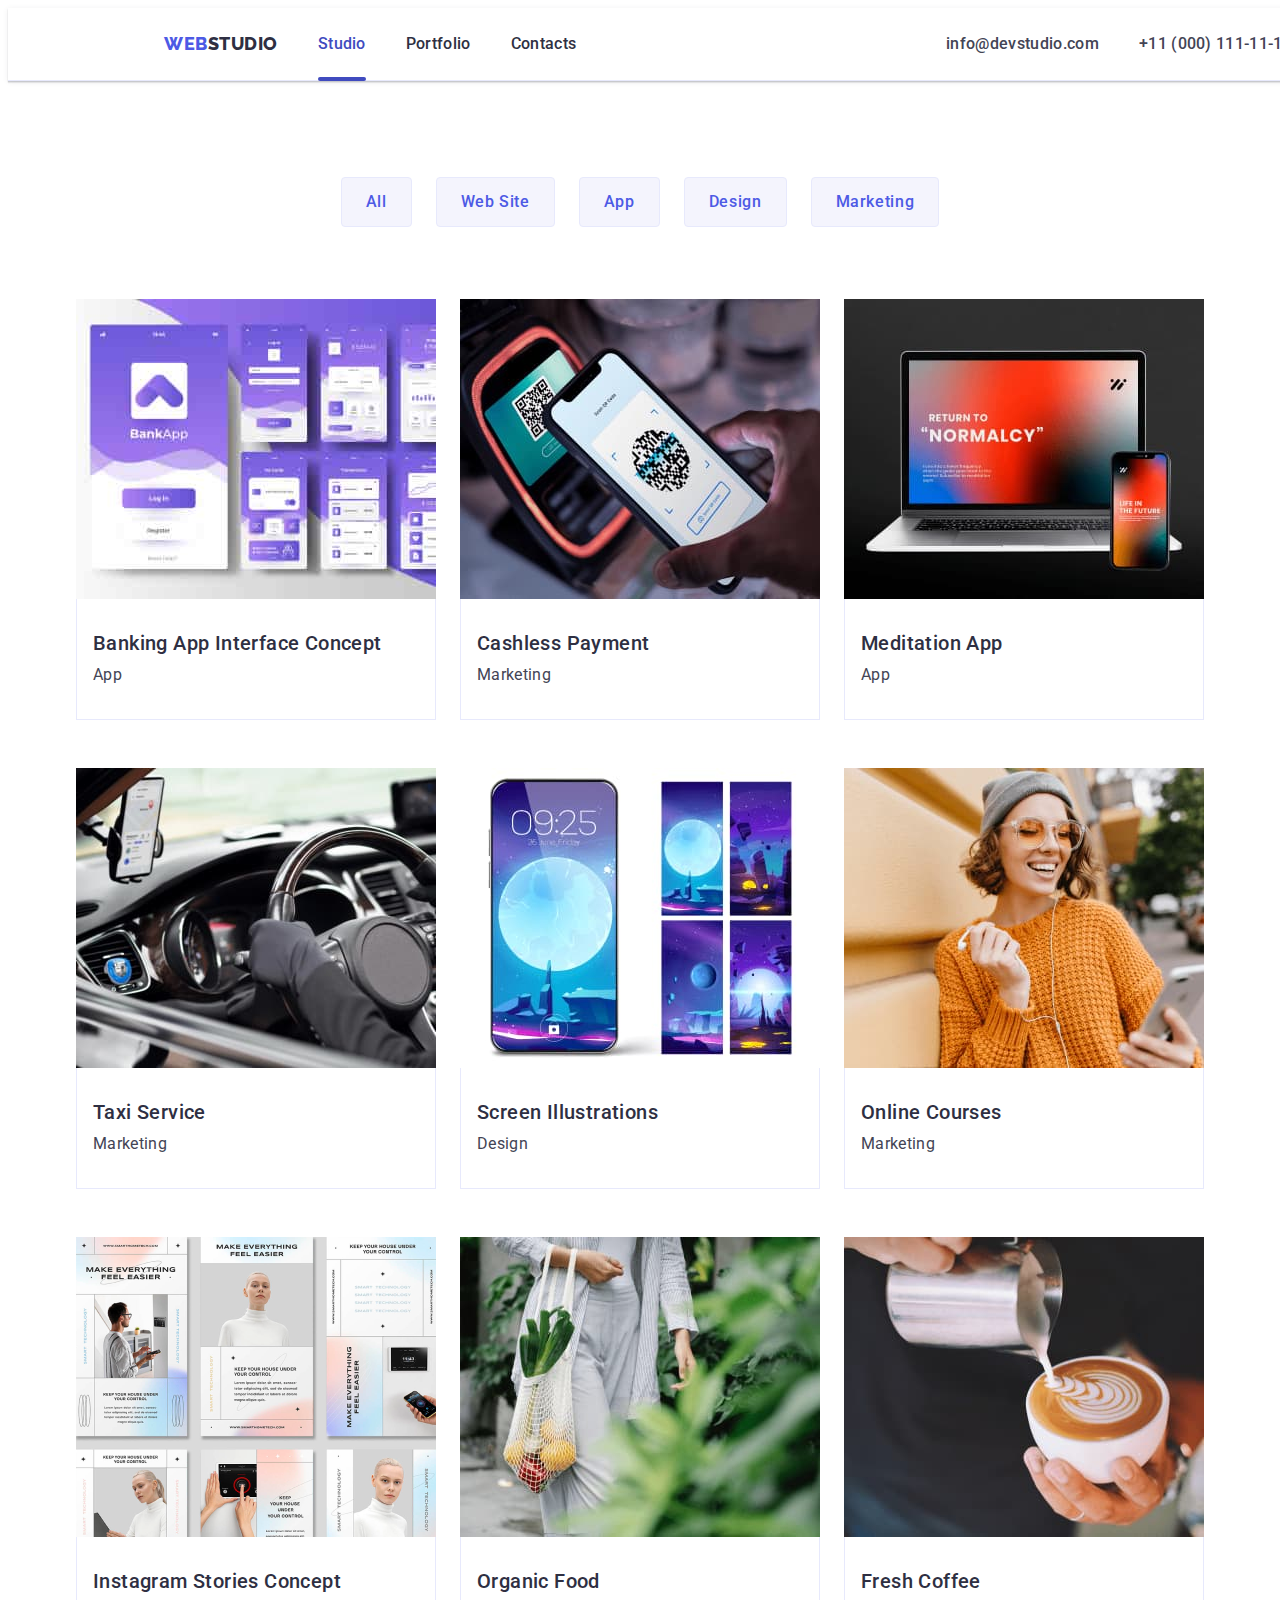
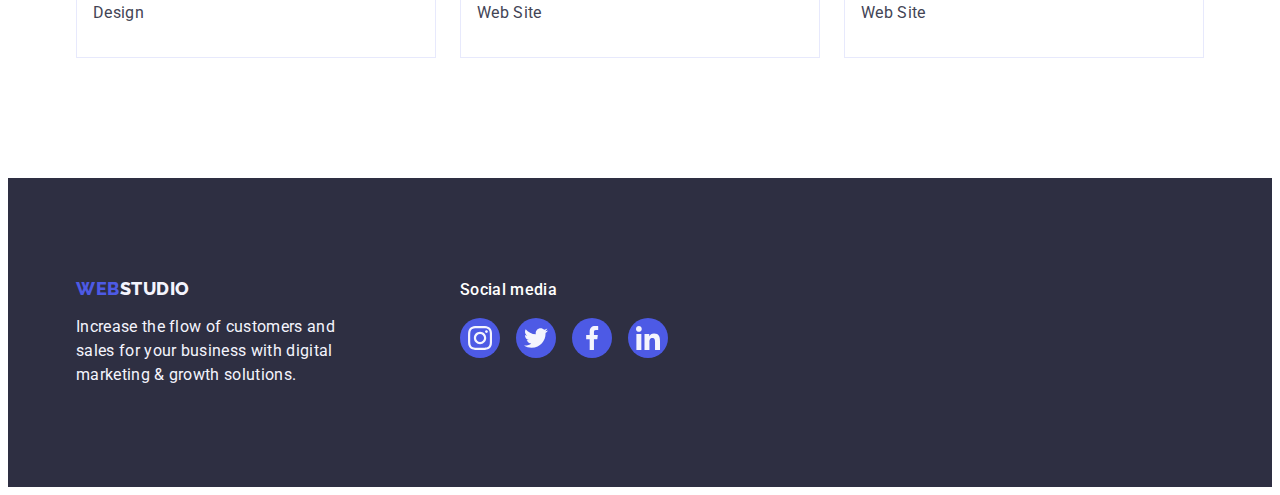
==== commit 4147f487: "poe" ====
--- a/portfolio.html
+++ b/portfolio.html
@@ -1,242 +1,300 @@
+<!-- @format -->
+
 <!DOCTYPE html>
 <html lang="en">
-  <head>
+
+<head>
     <meta charset="UTF-8" />
     <meta name="viewport" content="width=device-width, initial-scale=1.0" />
-    <link rel="stylesheet" href="modern-normalize.min.css" />
+    <title>WEBSTUDIO</title>
+
     <link rel="preconnect" href="https://fonts.googleapis.com" />
     <link rel="preconnect" href="https://fonts.gstatic.com" crossorigin />
     <link
-      href="https://fonts.googleapis.com/css2?family=Raleway:wght@800&family=Roboto:wght@400;500&display=swap"
-      rel="stylesheet"
-    />
+        href="https://fonts.googleapis.com/css2?family=Raleway:wght@700&family=Roboto:wght@400;500;700;900&display=swap"
+        rel="stylesheet" />
+
     <link rel="stylesheet" href="./css/styles.css" />
-    <title>Portfolio</title>
-  </head>
-  <body class="body-portfolio">
-    <header class="header-class">
-      <div class="header-div container">
-        <nav class="header-nav">
-          <a href="./index.html" class="web link"
-            >Web <span class="studio">Studio</span></a
-          >
-          <ul class="header-list list">
-            <li>
-              <a href="index.html" class="studio-header is-active link"
-                >Studio</a
-              >
-            </li>
-            <li>
-              <a href="portfolio.html" class="portfolio is-active link"
-                >Portfolio</a
-              >
-            </li>
-            <li><a href="" class="contacts link">Contacts</a></li>
-          </ul>
-        </nav>
-        <address class="adress-style">
-          <ul class="address-list list">
-            <li>
-              <a href="mailto:info@devstudio.com" class="contact link"
-                >info@devstudio.com</a
-              >
-            </li>
-            <li>
-              <a href="tel:+110001111111" class="contact link"
-                >+11 (000) 111-11-11</a
-              >
-            </li>
-          </ul>
-        </address>
-      </div>
+</head>
+
+<body class="project">
+    <header class="top-head">
+        <!-- LOGO -->
+        <div class="topdiv container">
+            <nav class="navig">
+                <a class="logo link first-logo" href="./index.html">
+                    Web<span class="logo-studio-dark">Studio</span>
+                </a>
+
+                <ul class="list top-line">
+                    <li>
+                        <a class="index link top cls-link abs-link" href="./index.html">Studio</a>
+                    </li>
+                    <li>
+                        <a class="index link top cls-link" href="./portfolio.html">Portfolio</a>
+                    </li>
+                    <li><a class="index link top cls-link" href="">Contacts</a></li>
+                </ul>
+            </nav>
+            <address class="add">
+                <ul class="list top-line">
+                    <li>
+                        <a class="contact link top cls-link" href="mailto:info@devstudio.com">info@devstudio.com</a>
+                    </li>
+                    <li>
+                        <a class="contact link top cls-link" href="tel:+110001111111">+11 (000) 111-11-11</a>
+                    </li>
+                </ul>
+            </address>
+        </div>
     </header>
+
+    <!-- FILTERS -->
     <main>
-      <section class="portfolio-section">
-        <div class="container">
-          <h1 class="visually-hidden">Title</h1>
-          <ul class="portfolio-button-list list">
-            <li><button type="button" class="all-button">All</button></li>
-            <li><button type="button" class="all-button">Web Site</button></li>
-            <li><button type="button" class="all-button">App</button></li>
-            <li><button type="button" class="all-button">Design</button></li>
-            <li><button type="button" class="all-button">Marketing</button></li>
-          </ul>
-          <ul class="portfolio-img-list list">
-            <li class="portfolio-list-element">
-              <a href="" class="link link-portfolio"
-                ><img
-                  class="img"
-                  src="./images/BankingAppInterfaceConcept.jpg"
-                  alt="BankingApp"
-                  width="360"
-                />
-                <div class="portfolio-title-and-paragraph">
-                  <h2 class="first-row-title">Banking App Interface Concept</h2>
-                  <p class="first-row-paragraph">App</p>
-                </div></a
-              >
-            </li>
-            <li class="portfolio-list-element">
-              <a href="" class="link link-portfolio"
-                ><img
-                  class="img"
-                  src="./images/CashlessPayment.jpg"
-                  alt="CashlessPayment"
-                  width="360"
-                />
-                <div class="portfolio-title-and-paragraph">
-                  <h2 class="first-row-title">Cashless Payment</h2>
-                  <p class="first-row-paragraph">Marketing</p>
-                </div></a
-              >
-            </li>
-            <li class="portfolio-list-element">
-              <a href="" class="link link-portfolio"
-                ><img
-                  class="img"
-                  src="./images/MeditationApp.jpg"
-                  alt="MeditationApp"
-                  width="360"
-                />
-                <div class="portfolio-title-and-paragraph">
-                  <h2 class="first-row-title">Meditation App</h2>
-                  <p class="first-row-paragraph">App</p>
-                </div></a
-              >
-            </li>
-            <li class="portfolio-list-element">
-              <a href="" class="link link-portfolio"
-                ><img
-                  class="img"
-                  src="./images/TaxiService.jpg"
-                  alt="TaxiService"
-                  width="360"
-                />
-                <div class="portfolio-title-and-paragraph">
-                  <h2 class="first-row-title">Taxi Service</h2>
-                  <p class="first-row-paragraph">Marketing</p>
-                </div></a
-              >
-            </li>
-            <li class="portfolio-list-element">
-              <a href="" class="link link-portfolio"
-                ><img
-                  class="img"
-                  src="./images/ScreenIllustrations.jpg"
-                  alt="ScreenIllustrations"
-                  width="360"
-                />
-                <div class="portfolio-title-and-paragraph">
-                  <h2 class="first-row-title">Screen Illustrations</h2>
-                  <p class="first-row-paragraph">Design</p>
-                </div></a
-              >
-            </li>
-            <li class="portfolio-list-element">
-              <a href="" class="link link-portfolio"
-                ><img
-                  class="img"
-                  src="./images/OnlineCourses.jpg"
-                  alt="OnlineCourses"
-                  width="360"
-                />
-                <div class="portfolio-title-and-paragraph">
-                  <h2 class="first-row-title">Online Courses</h2>
-                  <p class="first-row-paragraph">Marketing</p>
-                </div></a
-              >
-            </li>
-            <li class="portfolio-list-element">
-              <a href="" class="link link-portfolio"
-                ><img
-                  class="img"
-                  src="./images/InstagramStoriesConcept.jpg"
-                  alt="InstagramStoriesConcept"
-                  width="360"
-                />
-                <div class="portfolio-title-and-paragraph">
-                  <h2 class="first-row-title">Instagram Stories Concept</h2>
-                  <p class="first-row-paragraph">Design</p>
-                </div></a
-              >
-            </li>
-            <li class="portfolio-list-element">
-              <a href="" class="link link-portfolio"
-                ><img
-                  class="img"
-                  src="./images/OrganicFood.jpg"
-                  alt="OrganicFood"
-                  width="360"
-                />
-                <div class="portfolio-title-and-paragraph">
-                  <h2 class="first-row-title">Organic Food</h2>
-                  <p class="first-row-paragraph">Web Site</p>
-                </div></a
-              >
-            </li>
-            <li class="portfolio-list-element">
-              <a href="" class="link link-portfolio"
-                ><img
-                  class="img"
-                  src="./images/FreshCoffee.jpg"
-                  alt="FreshCoffee"
-                  width="360"
-                />
-                <div class="portfolio-title-and-paragraph">
-                  <h2 class="first-row-title">Fresh Coffee</h2>
-                  <p class="first-row-paragraph">Web Site</p>
-                </div></a
-              >
-            </li>
-          </ul>
+        <section class="section portf-section">
+            <div class="container">
+                <h1 class="visually-hidden">EXPLORE US</h1>
+                <ul class="list main-list">
+                    <li>
+                        <button class="firstbtn main-btn btn-all btn-menu" type="button">
+                            All
+                        </button>
+                    </li>
+                    <li>
+                        <button class="firstbtn main-btn btn-all btn-menu" type="button">
+                            Web Site
+                        </button>
+                    </li>
+                    <li>
+                        <button class="firstbtn main-btn btn-all btn-menu" type="button">
+                            App
+                        </button>
+                    </li>
+                    <li>
+                        <button class="firstbtn main-btn btn-all btn-menu" type="button">
+                            Design
+                        </button>
+                    </li>
+                    <li>
+                        <button class="firstbtn main-btn btn-all btn-menu" type="button">
+                            Marketing
+                        </button>
+                    </li>
+                </ul>
+
+                <!-- ROW1 -->
+
+                <ul class="list card-list">
+                    <li class="card-element">
+                        <a href="" class="link portf-link">
+                            <div class="card-container">
+                                <img src="./images/img4.jpg" alt="Banking Interface" width="360" />
+                                <p class="app-storage">
+                                    14 Stylish and User-Friendly App Design Concepts · Task
+                                    Manager App · Calorie Tracker App · Exotic Fruit Ecommerce
+                                    App · Cloud Storage App
+                                </p>
+                            </div>
+                            <div class="app">
+                                <h2 class="titlefour card-title">
+                                    Banking App Interface Concept
+                                </h2>
+                                <p class="firsttitle">App</p>
+                            </div>
+                        </a>
+                    </li>
+                    <li class="card-element">
+                        <a href="" class="link portf-link">
+                            <div class="card-container">
+                                <img src="./images/img5.jpg" alt="Payment" width="360" />
+                                <p class="app-storage">
+                                    14 Stylish and User-Friendly App Design Concepts · Task
+                                    Manager App · Calorie Tracker App · Exotic Fruit Ecommerce
+                                    App · Cloud Storage App
+                                </p>
+                            </div>
+                            <div class="app">
+                                <h2 class="titlefour card-title">Cashless Payment</h2>
+                                <p class="firsttitle">Marketing</p>
+                            </div>
+                        </a>
+                    </li>
+                    <li class="card-element">
+                        <a href="" class="link portf-link">
+                            <div class="card-container">
+                                <img src="./images/img6.jpg" alt="App" width="360" />
+                                <p class="app-storage">
+                                    14 Stylish and User-Friendly App Design Concepts · Task
+                                    Manager App · Calorie Tracker App · Exotic Fruit Ecommerce
+                                    App · Cloud Storage App
+                                </p>
+                            </div>
+                            <div class="app">
+                                <h2 class="titlefour card-title">Meditation App</h2>
+                                <p class="firsttitle">App</p>
+                            </div>
+                        </a>
+                    </li>
+
+                    <!-- ROW2 -->
+
+                    <li class="card-element">
+                        <a href="" class="link portf-link">
+                            <div class="card-container">
+                                <img src="./images/img7.jpg" alt="Taxi" width="360" />
+                                <p class="app-storage">
+                                    14 Stylish and User-Friendly App Design Concepts · Task
+                                    Manager App · Calorie Tracker App · Exotic Fruit Ecommerce
+                                    App · Cloud Storage App
+                                </p>
+                            </div>
+                            <div class="app">
+                                <h2 class="titlefour card-title">Taxi Service</h2>
+                                <p class="firsttitle">Marketing</p>
+                            </div>
+                        </a>
+                    </li>
+                    <li class="card-element">
+                        <a href="" class="link portf-link">
+                            <div class="card-container">
+                                <img src="./images/img9.jpg" alt="Phone Screen" width="360" />
+                                <p class="app-storage">
+                                    14 Stylish and User-Friendly App Design Concepts · Task
+                                    Manager App · Calorie Tracker App · Exotic Fruit Ecommerce
+                                    App · Cloud Storage App
+                                </p>
+                            </div>
+                            <div class="app">
+                                <h2 class="titlefour card-title">Screen Illustrations</h2>
+                                <p class="firsttitle">Design</p>
+                            </div>
+                        </a>
+                    </li>
+                    <li class="card-element">
+                        <a href="" class="link portf-link">
+                            <div class="card-container">
+                                <img src="./images/img10.jpg" alt="Online Courses" width="360" />
+                                <p class="app-storage">
+                                    14 Stylish and User-Friendly App Design Concepts · Task
+                                    Manager App · Calorie Tracker App · Exotic Fruit Ecommerce
+                                    App · Cloud Storage App
+                                </p>
+                            </div>
+
+                            <div class="app">
+                                <h2 class="titlefour card-title">Online Courses</h2>
+                                <p class="firsttitle">Marketing</p>
+                            </div>
+                        </a>
+                    </li>
+
+                    <!-- ROW3 -->
+
+                    <li class="card-element">
+                        <a href="" class="link portf-link">
+                            <div class="card-container">
+                                <img src="./images/img14.jpg" alt="Instagram Stories" width="360" />
+                                <p class="app-storage">
+                                    14 Stylish and User-Friendly App Design Concepts · Task
+                                    Manager App · Calorie Tracker App · Exotic Fruit Ecommerce
+                                    App · Cloud Storage App
+                                </p>
+                            </div>
+                            <div class="app">
+                                <h2 class="titlefour card-title">
+                                    Instagram Stories Concept
+                                </h2>
+                                <p class="firsttitle">Design</p>
+                            </div>
+                        </a>
+                    </li>
+                    <li class="card-element">
+                        <a href="" class="link portf-link">
+                            <div class="card-container">
+                                <img src="./images/img12.jpg" alt="Organic Food" width="360" />
+                                <p class="app-storage">
+                                    14 Stylish and User-Friendly App Design Concepts · Task
+                                    Manager App · Calorie Tracker App · Exotic Fruit Ecommerce
+                                    App · Cloud Storage App
+                                </p>
+                            </div>
+                            <div class="app">
+                                <h2 class="titlefour card-title">Organic Food</h2>
+                                <p class="firsttitle">Web Site</p>
+                            </div>
+                        </a>
+                    </li>
+                    <li class="card-element">
+                        <a href="" class="link portf-link">
+                            <div class="card-container">
+                                <img src="./images/img13.jpg" alt="Coffee" width="360" />
+                                <p class="app-storage">
+                                    14 Stylish and User-Friendly App Design Concepts · Task
+                                    Manager App · Calorie Tracker App · Exotic Fruit Ecommerce
+                                    App · Cloud Storage App
+                                </p>
+                            </div>
+                            <div class="app">
+                                <h2 class="titlefour card-title">Fresh Coffee</h2>
+                                <p class="firsttitle">Web Site</p>
+                            </div>
+                        </a>
+                    </li>
+                </ul>
+            </div>
+        </section>
+    </main>
+
+    <footer class="lastpart">
+        <div class="foot-div container">
+            <div class="footer-div-logo">
+                <a class="logo link logo-st" href="./index.html">
+                    Web<span class="logoc">Studio</span>
+                </a>
+                <p class="description last-description">
+                    Increase the flow of customers and sales for your business with
+                    digital marketing & growth solutions.
+                </p>
+            </div>
+
+            <div class="soc-media-div">
+                <p class="scp">Social media</p>
+                <ul class="ul-div-class">
+                    <li class="last-element-div">
+                        <a href="" class="last-link">
+                            <svg width="24" height="24" class="firstredsocial">
+                                <use href="./images/icons.svg#instagram"></use>
+                            </svg>
+                        </a>
+                    </li>
+
+                    <li class="last-element-div">
+                        <a href="" class="last-link">
+                            <svg width="24" height="24" class="firstredsocial">
+                                <use href="./images/icons.svg#twitter"></use>
+                            </svg>
+                        </a>
+                    </li>
+
+                    <li class="last-element-div">
+                        <a href="" class="last-link">
+                            <svg width="24" height="24" class="firstredsocial">
+                                <use href="./images/icons.svg#facebook"></use>
+                            </svg>
+                        </a>
+                    </li>
+
+                    <li class="last-element-div">
+                        <a href="" class="last-link">
+                            <svg width="24" height="24" class="firstredsocial">
+                                <use href="./images/icons.svg#linkedin"></use>
+                            </svg>
+                        </a>
+                    </li>
+                </ul>
+            </div>
         </div>
-      </section>
-    </main>
-    <footer class="footer">
-      <div class="container div-footer">
-        <div class="div-logo-paragraph">
-          <a href="./index.html" class="web-footer link"
-            >Web <span class="studio-footer">Studio</span></a
-          >
-          <p class="index link footer-paragraph">
-            Increase the flow of customers and sales for your business with
-            digital marketing & growth solutions.
-          </p>
-        </div>
-        <div class="div-socials-footer">
-          <p class="social-media-paragraph">Social media</p>
-          <ul class="footer-list">
-            <li class="footer-list-element">
-              <a href="" class="footer-list-href">
-                <svg class="svg-footer" width="24" height="24">
-                  <use href="./images/icons.svg#instagram-2"></use>
-                </svg>
-              </a>
-            </li>
-            <li class="footer-list-element">
-              <a href="" class="footer-list-href">
-                <svg class="svg-footer" width="24" height="24">
-                  <use href="./images/icons.svg#twitter-1"></use>
-                </svg>
-              </a>
-            </li>
-            <li class="footer-list-element">
-              <a href="" class="footer-list-href">
-                <svg class="svg-footer" width="24" height="24">
-                  <use href="./images/icons.svg#facebook-1"></use>
-                </svg>
-              </a>
-            </li>
-            <li class="footer-list-element">
-              <a href="" class="footer-list-href">
-                <svg class="svg-footer" width="24" height="24">
-                  <use href="./images/icons.svg#linkedin-1"></use>
-                </svg>
-              </a>
-            </li>
-          </ul>
-        </div>
-      </div>
     </footer>
-  </body>
-</html>
+</body>
+
+</html>--- a/css/styles.css
+++ b/css/styles.css
@@ -1,657 +1,891 @@
-/* Studio */
+*,
+*::before,
+*::after {
+    box-sizing: border-box;
+}
+
+
+body {
+    font-family: "Roboto", sans-serif;
+    color: #434455;
+    background-color: var(--brand-color);
+}
+
+p {
+    margin: 0;
+}
+
+h2 {
+    margin: 0;
+}
+
+div {
+
+    display: block;
+}
+
+ul {
+
+    padding: 0%;
+    margin: 0;
+}
+
+.navig {
+    display: flex;
+    margin: 0px;
+    padding: 0px;
+    align-items: center;
+    gap: 40px;
+
+}
+
+.cls-link {
+
+    color: #2e2f42;
+    text-decoration: none;
+    font-size: 16px;
+    font-weight: 500;
+    line-height: 1.5em;
+    transition: color 250ms cubic-bezier(0.4, 0, 0.2, 1);
+
+
+}
+
+.cls-link:hover,
+.cls-link:focus {
+    color: #404bbf;
+}
+
+
+.cls-link {
+
+    display: inline-block;
+    padding: 24px 0;
+}
+
+.topdiv {
+
+    display: flex;
+    justify-content: space-between;
+
+}
+
+.first-button {
+    display: block;
+    align-items: center;
+    gap: 10px;
+    min-width: 169px;
+    height: 56px;
+    border: none;
+    background-color: var(--button-color);
+    border-radius: 4px;
+    cursor: pointer;
+    margin: 0 auto;
+    transition: background-color 250ms cubic-bezier(0.4, 0, 0.2, 1);
+}
+
+.top-head {
+    border-bottom: 1px solid #e7e9fc;
+
+    box-shadow: 0px 2px 1px rgba(46, 47, 66, 0.08),
+        0px 1px 1px rgba(46, 47, 66, 0.16),
+        0px 1px 6px rgba(46, 47, 66, 0.08);
+    width: 1440px;
+    flex-shrink: 0;
+}
+
+.top-line {
+    display: flex;
+    justify-content: space-between;
+    gap: 40px;
+}
+
+img {
+    display: block;
+}
+
 :root {
-  --maincolor: 434455;
-  --white: #f4f4fd;
-}
-
-.img {
-  display: block;
-}
-
-.header-class {
-  border-bottom: 1px solid #e7e9fc;
-  box-shadow: 0px 2px 1px rgba(46, 47, 66, 0.08),
-    0px 1px 1px rgba(46, 47, 66, 0.16), 0px 1px 6px rgba(46, 47, 66, 0.08);
-}
-
-.header-div {
-  display: flex;
-  justify-content: space-between;
+    --brand-color: #FFFFFFFF;
+    --blue: #4d5ae5;
+    --dark-blue: #2e2f42;
+    --more-blue: #434455;
+    --light-color: #F4F4FD;
+    --button-color: #4d5ae5;
+    --main-button: #e7e9fc;
+    --link-color: #8e8f99;
 }
 
 .container {
-  width: 1158px;
-  margin: 0 auto;
-  padding: 0 15px;
-}
-
-.container-first-section {
-  display: flex;
-  flex-direction: column;
-}
-.header-nav {
-  display: flex;
-  align-items: center;
-}
-
-.body-studio {
-  font-family: "Roboto", sans-serif;
-  color: #434455;
-  background-color: #ffffffff;
-}
-
-.web {
-  font-family: "Raleway", sans-serif;
-  font-weight: 800;
-  font-size: 18px;
-  line-height: 1.17;
-  letter-spacing: 0.03em;
-  text-transform: uppercase;
-  color: #4d5ae5;
-  margin-right: 76px;
-}
-
-.studio {
-  color: #2e2f42;
-  font-family: "Raleway", sans-serif;
-  font-size: 18px;
-  font-style: normal;
-  font-weight: 800;
-  line-height: 21px;
-  letter-spacing: 0.54px;
-  text-transform: uppercase;
-}
+
+    width: 1158px;
+    margin: 0 auto;
+    padding: 0 15px;
+
+}
+
+
+
+.logo {
+    font-family: "Raleway", sans-serif;
+    font-weight: 800;
+    font-size: 18px;
+    line-height: 1.17;
+    letter-spacing: 0.03em;
+    text-transform: uppercase;
+    color: var(--blue);
+
+
+}
+
+
+.link {
+    text-decoration: none;
+    display: block;
+
+}
+
+.link:hover {
+    box-shadow: 0px 1px 6px rgba(46, 47, 66, 0.08), 0px 1px 1px rgba(46, 47, 66, 0.16), 0px 2px 1px rgba(46, 47, 66, 0.08);
+}
+
+.link:focus {
+    box-shadow: 0px 1px 6px rgba(46, 47, 66, 0.08), 0px 1px 1px rgba(46, 47, 66, 0.16), 0px 2px 1px rgba(46, 47, 66, 0.08);
+}
+
+.logo-studio-dark {
+    color: var(--dark-blue);
+}
+
 .list {
-  list-style: none;
-}
-.address-list {
-  display: flex;
-  gap: 40px;
-}
-
-.header-list {
-  display: flex;
-  gap: 40px;
-}
-
-.link:hover,
-.link:focus {
-  color: #404bbf;
-}
-
-.link {
-  text-decoration: none;
-}
-/* Header tabs */
-.portfolio {
-  font-size: 16px;
-  font-style: normal;
-  font-weight: 500;
-  line-height: 24px;
-  letter-spacing: 0.32px;
-  color: #404bbf;
-  position: relative;
-  transition: color 250ms cubic-bezier(0.4, 0, 0.2, 1);
-}
-
-.studio-header {
-  font-weight: 500;
-  line-height: 1.5;
-  letter-spacing: 0.02em;
-  padding: 24px 0;
-  position: relative;
-  color: #404bbf;
-  transition: color 250ms cubic-bezier(0.4, 0, 0.2, 1);
-}
-
-.is-active::after {
-  content: "";
-  position: absolute;
-  left: 0;
-  bottom: -1px;
-  height: 4px;
-  background-color: #404bbf;
-  border-radius: 2px;
+
+    list-style: none;
+}
+
+.contact {
+    font-style: normal;
+    transition: color 250ms cubic-bezier(0.4, 0, 0.2, 1);
 }
 
 .contacts {
-  font-weight: 500;
-  line-height: 1.5;
-  letter-spacing: 0.02em;
-  color: #2e2f42;
-  padding: 24px 0;
-}
-
-.adress-style {
-  font-style: normal;
+    font-style: normal;
+}
+
+.contacts {
+    line-height: 1.5;
+    letter-spacing: 0.02em;
+    color: var(--more-blue);
+    font-style: normal;
+}
+
+.index {
+    font-weight: 500;
+    font-size: 16px;
+    line-height: 1.5;
+    letter-spacing: 0.02em;
+    color: var(--dark-blue);
+    text-decoration: none;
+
+}
+
+.index:hover {
+    color: #404bbf;
+}
+
+.index:focus {
+    color: #404bbf;
 }
 
 .contact {
-  color: #434455;
-  font-size: 16px;
-  line-height: 1.5;
-  letter-spacing: 0.02em;
-  transition: color 250ms cubic-bezier(0.4, 0, 0.2, 1);
-}
-
-/* Section1 */
-.first-section {
-  background-color: #2e2f42;
-  padding: 188px 0;
-  background-image: linear-gradient(
-      rgba(46, 47, 66, 0.7),
-      rgba(46, 47, 66, 0.7)
-    ),
-    url(../images/people-office.jpg);
-  max-width: 1440px;
-  background-repeat: no-repeat;
-  background-position: center;
-  background-size: cover;
-  margin-inline: auto;
-}
-
-.first-section-title {
-  color: #ffffff;
-  font-size: 56px;
-  line-height: 1.07;
-  text-align: center;
-  letter-spacing: 0.02em;
-  max-width: 496px;
-  display: flex;
-  align-self: center;
-}
-
-.first-section-button {
-  color: #ffffff;
-  background-color: #4d5ae5;
-  font-family: "Roboto", sans-serif;
-  font-weight: 500;
-  font-size: 16px;
-  line-height: 1.5;
-  letter-spacing: 0.04em;
-  display: block;
-  min-width: 169px;
-  height: 56px;
-  border: none;
-  background-color: #4d5ae5;
-  border-radius: 4px;
-  cursor: pointer;
-  align-self: center;
-  transition: background-color 250ms cubic-bezier(0.4, 0, 0.2, 1);
-}
-
-.first-section-button:hover {
-  background-color: #404bbf;
-}
-
-.first-section-button:focus {
-  background-color: #404bbf;
-}
-
-.first-section-button {
-  cursor: pointer;
-}
-
-/* Section2 */
-.second-section {
-  padding: 120px 0;
-}
-
-.second-section-icon {
-  display: flex;
-  align-items: center;
-  justify-content: center;
-  height: 112px;
-  background-color: #f4f4fd;
-  border-radius: 4px;
-  margin-bottom: 8px;
-}
-.second-section-list {
-  list-style: none;
-  display: flex;
-  gap: 24px;
-  justify-content: center;
-  padding: 0;
-}
-
-.second-section-list-element {
-  flex-basis: calc((100% - 72px) / 4);
-}
-
-.second-section-title {
-  color: #2e2f42;
-  font-weight: 500;
-  font-size: 20px;
-  line-height: 1.2;
-  letter-spacing: 0.02em;
-  background-color: #ffffffff;
-  margin-bottom: 8px;
-  text-align: center;
-  margin-bottom: 8px;
-}
+    color: var(--more-blue);
+    line-height: 1.5;
+    letter-spacing: 0.02em;
+}
+
+.contact:hover {
+    color: #404bbf;
+}
+
+.contact:focus {
+    color: #404bbf;
+}
+
+.first {
+    color: var(--dark-blue);
+    background-color: var(--dark-blue);
+    padding: 188px 0;
+    width: 1440px;
+    height: 600px;
+    flex-shrink: 0;
+    align-items: center;
+
+}
+
+.title {
+    font-size: 56px;
+    line-height: 1.07;
+    text-align: center;
+    letter-spacing: 0.02em;
+    color: #ffffff;
+
+}
+
+.section-title {
+
+    max-width: 496px;
+    margin: 0 auto;
+    padding-bottom: 48px;
+
+}
+
+.btn {
+
+    font-family: "Roboto", sans-serif;
+    font-weight: 500;
+    font-size: 16px;
+    line-height: 1.5;
+    letter-spacing: 0.04em;
+    color: #ffffff;
+
+}
+
+.btn:hover {
+    background-color: #404bbf;
+}
+
+.btn:focus {
+    background-color: #404bbf;
+}
+
+.btn {
+    cursor: pointer;
+}
+
+.titlefour {
+    font-weight: 500;
+    font-size: 20px;
+    line-height: 1.2;
+    letter-spacing: 0.02em;
+    color: var(--dark-blue);
+}
+
+.firsttitle {
+    line-height: 1.5;
+    letter-spacing: 0.02em;
+    font-size: 16px;
+}
+
+.titleh {
+    font-size: 36px;
+    line-height: 1.11;
+    text-align: center;
+    letter-spacing: 0.02em;
+    text-transform: capitalize;
+    color: var(--dark-blue);
+}
+
+
+.lastsection {
+    background-color: #F4F4FD;
+}
+
+.team {
+    font-size: 36px;
+    line-height: 1.11;
+    text-align: center;
+    letter-spacing: 0.02em;
+    text-transform: capitalize;
+    color: var(--dark-blue);
+}
+
+.ord {
+    background-color: #FFFFFFFF;
+}
+
+.lastpart {
+    background-color: var(--dark-blue);
+    padding: 100px 0;
+}
+
+.description {
+    line-height: 1.5;
+    color: var(--light-color);
+    letter-spacing: 0.02em;
+}
+
+.custom-class {
+    font-weight: 500;
+    font-size: 20px;
+    line-height: 1.2;
+    letter-spacing: 0.02em;
+    color: var(--dark-blue);
+}
+
+.teamp {
+    background-color: #FFFFFFFF;
+}
+
+.firsttitle {
+    color: var(--more-blue)
+}
+
+.logoc {
+    color: #f4f4fd;
+}
+
+.firstbtn {
+    font-family: "Roboto", sans-serif;
+    font-weight: 500;
+    font-size: 16px;
+    line-height: 1.5;
+    letter-spacing: 0.04em;
+    color: var(--button-color);
+    background-color: var(--light-color);
+}
+
+.firstbtn:hover {
+    color: #FFFFFFFF;
+    background-color: #404bbf;
+}
+
+.firstbtn:focus {
+    color: #FFFFFFFF;
+    background-color: #404bbf;
+}
+
+.firstbtn {
+    cursor: pointer;
+}
+
+.first-row {
+    padding-top: 120px;
+    padding-bottom: 120px;
+}
+
+.hidden-title {
+    visibility: hidden;
+    height: 1px;
+    overflow: hidden;
+    position: absolute;
+    white-space: nowrap;
+    width: 1px;
+}
+
+.first-row-list {
+    display: flex;
+    gap: 24px;
+}
+
+
+
+.title-first-element {
+    margin-bottom: 8px;
+}
+
+.third-section {
+    padding-bottom: 120px;
+}
+
+.title-second-element {
+    margin-bottom: 72px;
+}
+
+.second-row-list {
+    display: flex;
+    gap: 24px;
+}
+
+
+
+.last-row {
+    display: flex;
+    padding: 120px 0;
+}
+
+.last-title {
+    margin-bottom: 72px;
+}
+
+.last-list {
+    display: flex;
+    gap: 24px;
+}
+
+.last-element {
+
+    border-top-left-radius: 0px;
+    border-top-right-radius: 0px;
+    border-bottom-right-radius: 4px;
+    border-bottom-left-radius: 4px;
+    box-shadow: 0px 1px 6px rgba(46, 47, 66, 0.08), 0px 1px 1px rgba(46, 47, 66, 0.16), 0px 2px 1px rgba(46, 47, 66, 0.08);
+}
+
+.first-name {
+    padding: 32px 0;
+}
+
+.title-name {
+    text-align: center;
+    margin-bottom: 8px;
+}
+
+.job {
+    text-align: center;
+}
+
+.logo-st {
+    display: inline-block;
+    margin-bottom: 16px;
+    margin-right: 76px;
+
+}
+
+.last-description {
+    font-size: 16px;
+    line-height: 1.5;
+    letter-spacing: 0.32px;
+    max-width: 264px;
+    font-weight: 400px;
+    line-height: 1.5;
+}
+
+
+.portf-section {
+    padding-top: 96px;
+    padding-bottom: 120px;
+}
+
+.main-list {
+    display: flex;
+    justify-content: center;
+    gap: 24px;
+    margin-bottom: 72px;
+}
+
+.main-btn {
+    border: 1px solid var(--main-button);
+    border-radius: 4px;
+    padding: 12px 24px;
+}
+
+.main-btn:hover {
+    border: 1px solid transparent;
+}
+
+.main-btn:focus {
+    border: 1px solid transparent;
+
+}
+
+.card-list {
+    display: flex;
+    flex-wrap: wrap;
+    column-gap: 24px;
+    row-gap: 48px;
+    padding: 0%;
+}
+
+
+
+.app {
+    padding: 32px 16px;
+    border: 1px solid #e7e9fc;
+    border-top: none;
+}
+
+.card-title {
+    margin-bottom: 8px;
+}
+
+
+
+
 
 .visually-hidden {
-  position: absolute;
-  width: 1px;
-  height: 1px;
-  margin: -1px;
-  border: 0;
-  padding: 0;
-  white-space: nowrap;
-  clip-path: inset(100%);
-  clip: rect(0 0 0 0);
-  overflow: hidden;
-}
-
-.second-section-paragraph {
-  line-height: 1.5;
-  letter-spacing: 0.02em;
-}
-
-/* Section3 */
-.third-section {
-  padding-bottom: 120px;
-}
-
-.third-section-title {
-  color: #2e2f42;
-  font-size: 36px;
-  line-height: 1.11;
-  text-align: center;
-  text-transform: capitalize;
-  margin-bottom: 72px;
-}
-
-.third-section-list {
-  display: flex;
-  gap: 24px;
-}
-
-.third-section-list-element {
-  width: calc((100% - 48px) / 3);
-}
-
-/* Section4 */
-.fourth-section {
-  background-color: #f4f4fd;
-  padding: 120px 0;
-}
-
-.svg-social {
-  fill: #f4f4fd;
-}
-.team-socials {
-  display: flex;
-  justify-content: center;
-  align-items: center;
-  gap: 24px;
-  list-style: none;
-  width: 183px;
-}
-
-.social-list {
-}
-
-.team-socials-href {
-  width: 100%;
-  height: 100%;
-  background-color: #4d5ae5;
-  border-radius: 50%;
-  display: flex;
-  align-items: center;
-  justify-content: center;
-  width: 40px;
-  height: 40px;
-  transition: background-color 250ms cubic-bezier(0.4, 0, 0.2, 1);
-}
-
-.team-socials-href:hover,
-.team-socials-href:focus {
-  background-color: #404bbf;
-}
-
-.fourth-section-title {
-  color: #2e2f42;
-  font-size: 36px;
-  line-height: 1.11;
-  text-align: center;
-  letter-spacing: 0.02em;
-  text-transform: capitalize;
-  margin-bottom: 72px;
-}
-
-.foruth-section-list {
-  display: flex;
-  gap: 24px;
-}
-
-.background-list-fourth-section {
-  background-color: #ffffffff;
-  width: calc((100% - 72px) / 4);
-  border-radius: 0px 0px 4px 4px;
-  box-shadow: 0px 1px 6px rgba(46, 47, 66, 0.08),
-    0px 1px 1px rgba(46, 47, 66, 0.16), 0px 2px 1px rgba(46, 47, 66, 0.08);
-}
-
-.title-and-paragraph-foruth-section {
-  padding: 32px 0;
-}
-
-.fourth-section-paragraph {
-  line-height: 1.5;
-  letter-spacing: 0.02em;
-  text-align: center;
-}
-
-/* Footer */
-.div-footer {
-  display: flex;
-  align-items: baseline;
-}
-
-.div-logo-paragraph {
-  margin-right: 120px;
-}
-.footer {
-  background-color: #2e2f42;
-  padding: 100px 0;
-}
-
-.footer-paragraph {
-  color: #f4f4fd;
-  max-width: 264px;
-}
-
-.social-media-paragraph {
-  margin: 0;
-  margin-bottom: 16px;
-  font-weight: 500;
-  font-size: 16px;
-  line-height: 1.5;
-  letter-spacing: 0.02em;
-  color: #ffffffff;
-  padding-left: 40px;
-}
-
-.footer-list {
-  display: flex;
-  gap: 16px;
-  list-style: none;
-}
-
-.footer-list-element {
-  width: 40px;
-  height: 40px;
-}
-
-.footer-list-href {
-  width: 100%;
-  height: 100%;
-  background-color: #4d5ae5;
-  border-radius: 50%;
-  display: flex;
-  align-items: center;
-  justify-content: center;
-  transition: background-color 250ms cubic-bezier(0.4, 0, 0.2, 1);
-}
-
-.footer-list-href:hover,
-.footer-list-href:focus {
-  background-color: #31d0aa;
-}
-
-.svg-footer {
-  fill: var(--white);
-}
-.web-footer {
-  font-family: "Raleway", sans-serif;
-  font-weight: 800;
-  font-size: 18px;
-  line-height: 1.17;
-  letter-spacing: 0.03em;
-  text-transform: uppercase;
-  color: #4d5ae5;
-  display: inline-block;
-  margin-bottom: 16px;
-}
-.studio-footer {
-  color: #f4f4fd;
-  font-family: "Raleway", sans-serif;
-  font-size: 18px;
-  font-style: normal;
-  font-weight: 800;
-  line-height: 21px;
-  letter-spacing: 0.54px;
-  text-transform: uppercase;
-}
-
-/* Section5 */
-.fifth-section {
-  padding-top: 120px;
-  padding-bottom: 120px;
-}
-
-.fifth-section-title {
-  font-size: 36px;
-  line-height: 1.11;
-  color: #2e2f42;
-  margin: 0;
-  margin-bottom: 72px;
-  text-align: center;
-}
-
-.fifth-section-list {
-  display: flex;
-  gap: 24px;
-  height: 88px;
-  list-style: none;
-}
-
-.fifth-section-list-element {
-  width: calc((100% - 120px) / 6);
-  height: 88px;
-  width: 168px;
-}
-
-.fifth-section-list-element-href {
-  width: 100%;
-  height: 100%;
-  border: 1px solid #8e8f99;
-  border-radius: 4px;
-  display: flex;
-  align-items: center;
-  justify-content: center;
-  color: #8e8f99;
-  transition: border-color 250ms cubic-bezier(0.4, 0, 0.2, 1),
-    color 250ms cubic-bezier(0.4, 0, 0.2, 1);
-}
-
-.fifth-section-list-element-href:hover {
-  border-color: #404bbf;
-  color: #404bbf;
-}
-
-.fifth-section-list-element-href:focus {
-  border-color: #404bbf;
-  color: #404bbf;
-}
-
-.fifth-section-svg {
-  fill: currentColor;
-}
-/* Portfolio */
-
-.portfolio-header {
-  border-bottom: 1px solid #e7e9fc;
-}
-
-.body-portfolio {
-  font-family: "Roboto", sans-serif;
-  color: #434455;
-}
-
-/* Section */
-.portfolio-section {
-  padding: 96px 0 120px 0;
-}
-
-.portfolio-button-list {
-  display: flex;
-  justify-content: center;
-  gap: 24px;
-  margin-bottom: 72px;
-  padding: 0;
-}
-
-.all-button {
-  color: #4d5ae5;
-  background-color: #f4f4fd;
-  text-align: center;
-  font-family: "Roboto", sans-serif;
-  font-size: 16px;
-  font-style: normal;
-  font-weight: 500;
-  line-height: 1.5;
-  letter-spacing: 0.04em;
-  cursor: pointer;
-  padding: 12px 24px;
-  border: 1px solid #e7e9fc;
-  border-radius: 4px;
-  transition: color 250ms cubic-bezier(0.4, 0, 0.2, 1),
-    background-color 250ms cubic-bezier(0.4, 0, 0, 0.2, 1),
-    border-color 250ms cubic-bezier(0.4, 0, 0.2, 1),
-    box-shadow 250ms cubic-bezier(0.4, 0, 0, 0.2, 1);
-}
-
-.all-button:hover {
-  color: #ffffffff;
-  background-color: #404bbf;
-  border: 1px solid transparent;
-  box-shadow: 0px 3px 1px rgba(0, 0, 0, 0.1), 0px 2px 1px rgba(0, 0, 0, 0.08),
-    0px 2px 2px rgba(0, 0, 0, 0.12);
-}
-
-.all-button:focus {
-  color: #ffffffff;
-  background-color: #404bbf;
-  border: 1px solid transparent;
-  box-shadow: 0px 3px 1px rgba(0, 0, 0, 0.1), 0px 2px 1px rgba(0, 0, 0, 0.08),
-    0px 2px 2px rgba(0, 0, 0, 0.12);
-}
-
-.portfolio-img-list {
-  display: flex;
-  flex-wrap: wrap;
-  column-gap: 24px;
-  row-gap: 48px;
-  padding: 0;
-}
-
-.first-row-title {
-  color: #2e2f42;
-  font-size: 20px;
-  font-style: normal;
-  font-weight: 500;
-  line-height: 1.2;
-  letter-spacing: 0.02em;
-  margin-bottom: 8px;
-}
-
-.first-row-paragraph {
-  color: #434455;
-  font-size: 16px;
-  line-height: 1.5;
-  letter-spacing: 0.02em;
-}
-
-.portfolio-list-element {
-  text-decoration: none;
-  width: calc((100% - 48px) / 3);
-}
-
-.portfolio-title-and-paragraph {
-  padding: 32px 16px;
-  border: 1px solid #e7e9fc;
-  border-top: none;
-}
-
-.link-portfolio {
-  display: block;
-  transition: box-shadow 250ms cubic-bezier(0.4, 0, 0, 0.2, 1);
-}
-.link-portfolio:hover {
-  box-shadow: 0px 1px 6px rgba(46, 47, 66, 0.08),
-    0px 1px 1px rgba(46, 47, 66, 0.16), 0px 2px 1px rgba(46, 47, 66, 0.08);
-  transform: translateY(0%);
-}
-
-.link-portfolio:focus {
-  box-shadow: 0px 1px 6px rgba(46, 47, 66, 0.08),
-    0px 1px 1px rgba(46, 47, 66, 0.16), 0px 2px 1px rgba(46, 47, 66, 0.08);
-  transform: translateY(0%);
-}
+    position: absolute;
+    width: 1px;
+    height: 1px;
+    margin: -1px;
+    border: 0;
+    padding: 0;
+    white-space: nowrap;
+    clip-path: inset(100%);
+    clip: rect(0 0 0 0);
+    overflow: hidden;
+}
+
+.last-element {
+    width: 100%;
+    min-width: 264px;
+}
+
+.heroi {
+    background-image: linear-gradient(rgba(46, 47, 66, 0.7), rgba(46, 47, 66, 0.7)), url(../images/img15.jpg);
+    max-width: 1440px;
+    background-repeat: no-repeat;
+    background-position: center;
+    background-size: cover;
+}
+
+.btn-all:hover {
+
+    box-shadow: 0px 3px 1px rgba(0, 0, 0, 0.1), 0px 2px 1px rgba(0, 0, 0, 0.08), 0px 2px 2px rgba(0, 0, 0, 0.12);
+
+}
+
+.btn-all:focus {
+
+    box-shadow: 0px 3px 1px rgba(0, 0, 0, 0.1), 0px 2px 1px rgba(0, 0, 0, 0.08), 0px 2px 2px rgba(0, 0, 0, 0.12);
+}
+
+.ant {
+
+    display: flex;
+    align-items: center;
+    justify-content: center;
+    height: 112px;
+    background-color: #f4f4fd;
+    border-radius: 4px;
+    margin-bottom: 8px;
+}
+
+.social {
+
+    display: flex;
+    justify-content: center;
+    gap: 24px;
+
+}
+
+.insta {
+    width: 40px;
+    height: 40px;
+}
+
+.instagr {
+    width: 100%;
+    height: 100%;
+    background-color: var(--button-color);
+    border-radius: 50%;
+    display: flex;
+    align-items: center;
+    justify-content: center;
+    gap: 24px;
+    transition: background-color 250ms cubic-bezier(0.4, 0, 0.2, 1);
+}
+
+.instagr:hover {
+    background-color: #404bbf;
+}
+
+.instagr:focus {
+    background-color: #404bbf;
+}
+
+.firstred {
+    fill: var(--light-color);
+
+}
+
+.social {
+    list-style: none;
+    padding-inline-start: 0%;
+}
+
+.custom-class {
+    padding-top: 120px;
+    padding-bottom: 120px;
+}
+
+.title-cust {
+    font-size: 36px;
+    line-height: 1.11;
+    color: var(--dark-blue);
+    margin-bottom: 72px;
+    text-align: center;
+}
+
+.list-cust {
+    display: flex;
+    gap: 24px;
+    list-style-type: none;
+    height: 88px;
+    padding: 0%;
+
+}
+
+
+
+.link-customer {
+    width: 100%;
+    height: 100%;
+    border: 1px solid #8e8f99;
+    border-radius: 4px;
+    display: flex;
+    align-items: center;
+    justify-content: center;
+    color: var(--link-color);
+    transition: border-color 250ms cubic-bezier(0.4, 0, 0.2, 1), color 250ms cubic-bezier(0.4, 0, 0.2, 1);
+}
+
+.link-customer:hover {
+    border-color: #404bbf;
+    color: #404bbf;
+}
+
+.link-customer:focus {
+    border-color: #404bbf;
+    color: #404bbf;
+}
+
+.icon-class {
+    fill: currentColor;
+}
+
+.section-five-list {
+    width: calc((100% - 120px) / 6);
+}
+
+.foot-div {
+
+    display: flex;
+    align-items: baseline;
+
+}
+
+.footer-div-logo {
+
+    margin-right: 120px;
+    flex-direction: column;
+    display: inline-block;
+}
+
+.scp {
+    margin-bottom: 16px;
+    font-family: Roboto;
+    font-size: 16px;
+    font-style: normal;
+    font-weight: 500;
+    line-height: 1.5;
+    letter-spacing: 0.02em;
+    color: var(--brand-color);
+
+}
+
+.ul-div-class {
+    display: flex;
+    gap: 16px;
+    justify-content: center;
+    list-style-type: none;
+
+}
+
+.last-element-div {
+    width: 40px;
+    height: 40px;
+}
+
+.last-link {
+    width: 100%;
+    height: 100%;
+    background-color: var(--button-color);
+    border-radius: 50%;
+    display: flex;
+    align-items: center;
+    justify-content: center;
+    transition: background-color 250ms cubic-bezier(0.4, 0, 0.2, 1);
+
+}
+
+.last-link:hover {
+    background-color: #31d0aa;
+}
+
+.last-link:focus {
+    background-color: #31d0aa;
+}
+
+.firstredsocial {
+    fill: var(--light-color);
+    display: flex;
+    align-items: center;
+    justify-content: center;
+    padding-inline-end: 0%;
+
+}
+
+.modal-cls {
+
+    position: fixed;
+    top: 0;
+    left: 0;
+    height: 100%;
+    width: 100%;
+    background-color: rgba(46, 47, 66, 0.4);
+    transition: opacity 250ms cubic-bezier(0.4, 0, 0.2, 1), visibility 250ms cubic-bezier(0.4, 0, 0.2, 1);
+}
+
 
 .is-hidden {
-  opacity: 0;
-  visibility: hidden;
-  pointer-events: none;
-}
-
-.modal-window {
-  position: fixed;
-  top: 0;
-  left: 0;
-  width: 100%;
-  height: 100%;
-  background-color: rgba(46, 47, 66, 0.4);
-  transition: opacity 250ms cubic-bezier(0.4, 0, 0.2, 1),
-    visibility 250ms cubic-bezier(0.4, 0, 0.2, 1);
-}
-
-.real-modal-window {
-  position: absolute;
-  top: 50%;
-  left: 50%;
-  transform: translate(-50%, -50%) scale(1);
-  width: 408px;
-  min-height: 584px;
-  background: #fcfcfc;
-  box-shadow: 0px 1px 1px 1px rgba(0, 0, 0, 0, 0.14),
-    0px 1px 3px rgba(0, 0, 0, 0, 0, 0.12), 0px 2px 1px rgba(0, 0, 0, 0, 0.2);
-  border-radius: 4px;
-  transition: transform 250ms cubic-bezier(0.4, 0, 0.2, 1);
-}
-
-.modal-window-button {
-  position: absolute;
-  top: 24px;
-  right: 24px;
-  width: 24px;
-  height: 24px;
-  border-radius: 50%;
-  display: flex;
-  align-items: center;
-  justify-content: center;
-  background-color: #e7e9fc;
-  border: 1px solid rgba(0, 0, 0, 0, 0.1);
-  padding: 0;
-  cursor: pointer;
-  transition: background-color 250ms cubic-bezier(0.4, 0, 0.2, 1),
-    border 250ms cubic-bezier(0.4, 0, 0.2, 1);
-  margin: 1px solid rgba(0, 0, 0, 0, 0.1);
-}
-
-.modal-window-button:hover,
-.modal-window-button:focus {
-  background-color: #404bbf;
-  border: none;
-}
-
-.modal-window-svg {
-  transition: fill 250ms cubic-bezier(0.4, 0, 0.2, 1);
-}
-
-.modal-window-svg:hover,
-.modal-window-button:focus {
-  fill: #ffffff;
-}
+
+    opacity: 0;
+    visibility: hidden;
+    pointer-events: none;
+}
+
+.modal-wind {
+
+    position: absolute;
+    top: 50%;
+    left: 50%;
+    transform: translate(-50%, -50%) scale(1);
+    width: 408px;
+    min-height: 584px;
+    background: #fcfcfc;
+    box-shadow: 0px 1px 1px rgba(0, 0, 0, 0.14), 0px 1px 3px rgba(0, 0, 0, 0.12), 0px 2px 1px rgba(0, 0, 0, 0.2);
+    border-radius: 4px;
+    transition: transform 250ms cubic-bezier(0.4, 0, 0.2, 1);
+}
+
+.modal-btn {
+
+    position: absolute;
+    top: 24px;
+    right: 24px;
+    width: 24px;
+    height: 24px;
+    border-radius: 50%;
+    display: flex;
+    align-items: center;
+    justify-content: center;
+    background-color: #e7e9fc;
+    border: 1px solid rgba(0, 0, 0, 0.1);
+    padding: 0;
+    cursor: pointer;
+    transition: background-color 250ms cubic-bezier(0.4, 0, 0.2, 1), border 250ms cubic-bezier(0.4, 0, 0.2, 1);
+}
+
+.modal-btn:hover {
+    background-color: #404bbf;
+    border: none;
+    fill: #ffffff;
+
+}
+
+.modal-btn:focus {
+
+    background-color: #404bbf;
+    border: none;
+    fill: #ffffff;
+}
+
+.close {
+    transition: fill 250ms cubic-bezier(0.4, 0, 0.2, 1);
+}
+
+
+
+.abs-link {
+
+    color: #404bbf;
+    position: relative;
+}
+
+.abs-link::after {
+
+    content: "";
+    position: absolute;
+    left: 0;
+    bottom: -1px;
+    height: 4px;
+    width: 100%;
+    background-color: #404bbf;
+    border-radius: 2px;
+
+
+}
+
+.port-link {
+
+    position: relative;
+    color: #404bbf;
+}
+
+.port-link::after {
+
+    content: "";
+    position: absolute;
+    left: 0;
+    bottom: -1px;
+    height: 4px;
+    background-color: #404bbf;
+    border-radius: 2px;
+    transition: color 250ms cubic-bezier(0.4, 0, 0.2, 1);
+}
+
+button {
+    margin: 0;
+}
+
+.md-sv {
+
+    transition: fill 250ms cubic-bezier(0.4, 0, 0.2, 1);
+
+}
+
+.btn-menu {
+
+    transition: color 250ms cubic-bezier(0.4, 0, 0.2, 1), background-color 250ms cubic-bezier(0.4, 0, 0.2, 1), border-color 250ms cubic-bezier(0.4, 0, 0.2, 1), box-shadow 250ms cubic-bezier(0.4, 0, 0.2, 1);
+}
+
+.port-link {
+
+    transition: box-shadow 250ms cubic-bezier(0.4, 0, 0.2, 1);
+}
+
+.first-link-portf {
+
+    transition: color 250ms cubic-bezier(0.4, 0, 0.2, 1);
+}
+
+.card-container {
+
+    position: relative;
+    overflow: hidden;
+}
+
+.app-storage {
+
+    position: absolute;
+    top: 0;
+    font-size: 16px;
+    line-height: 1.5em;
+    letter-spacing: 0.02em;
+    color: var(--light-color);
+    padding: 40px 32px;
+    background-color: #4d5ae5;
+    width: 100%;
+    height: 100%;
+    transform: translateY(100%);
+    transition: transform 250ms cubic-bezier(0.4, 0, 0.2, 1);
+}
+
+.portf-link:hover .app-storage {
+
+    transform: translateY(0);
+}
+
+.portf-link:focus .app-storage {
+
+    transform: translateY(0);
+}
+
+img {
+
+    overflow-clip-margin: content-box;
+    overflow: clip;
+}
+
+.portf-link {
+
+    transition: box-shadow 250ms cubic-bezier(0.4, 0, 0.2, 1);
+}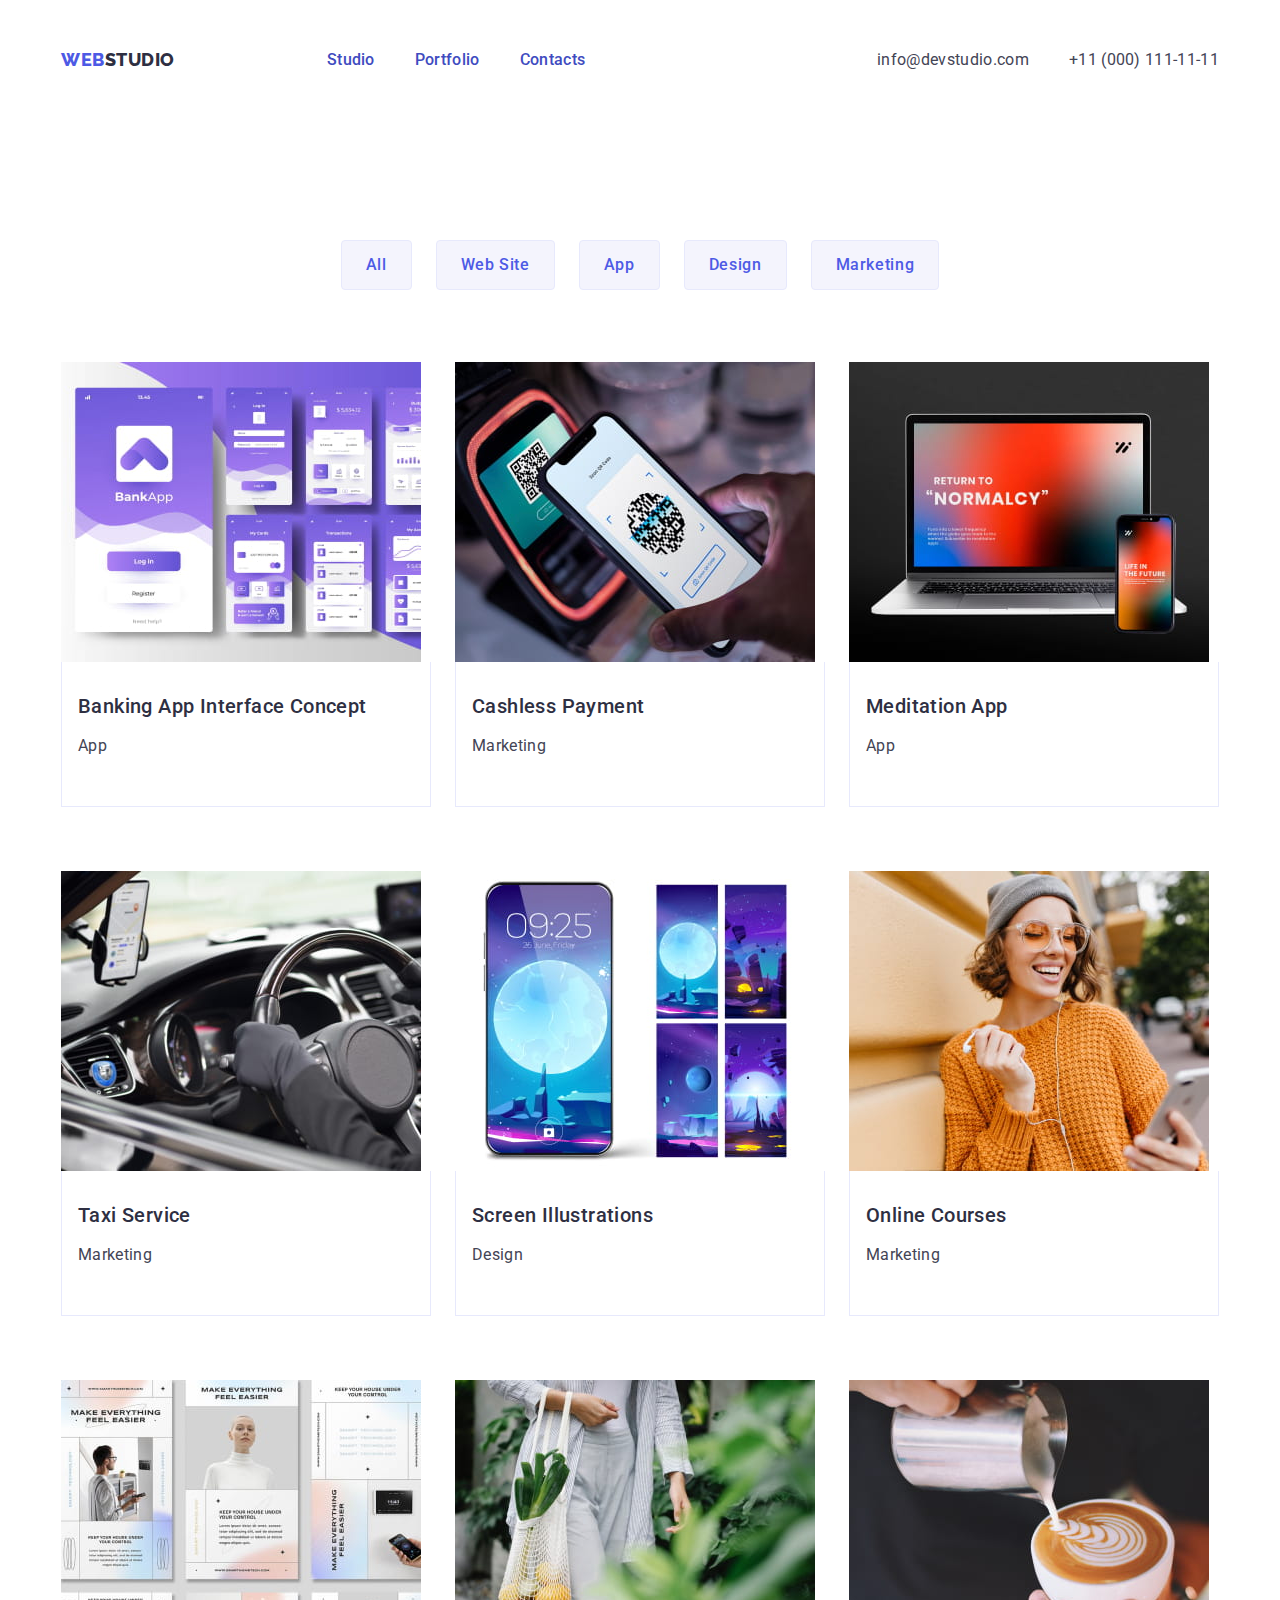
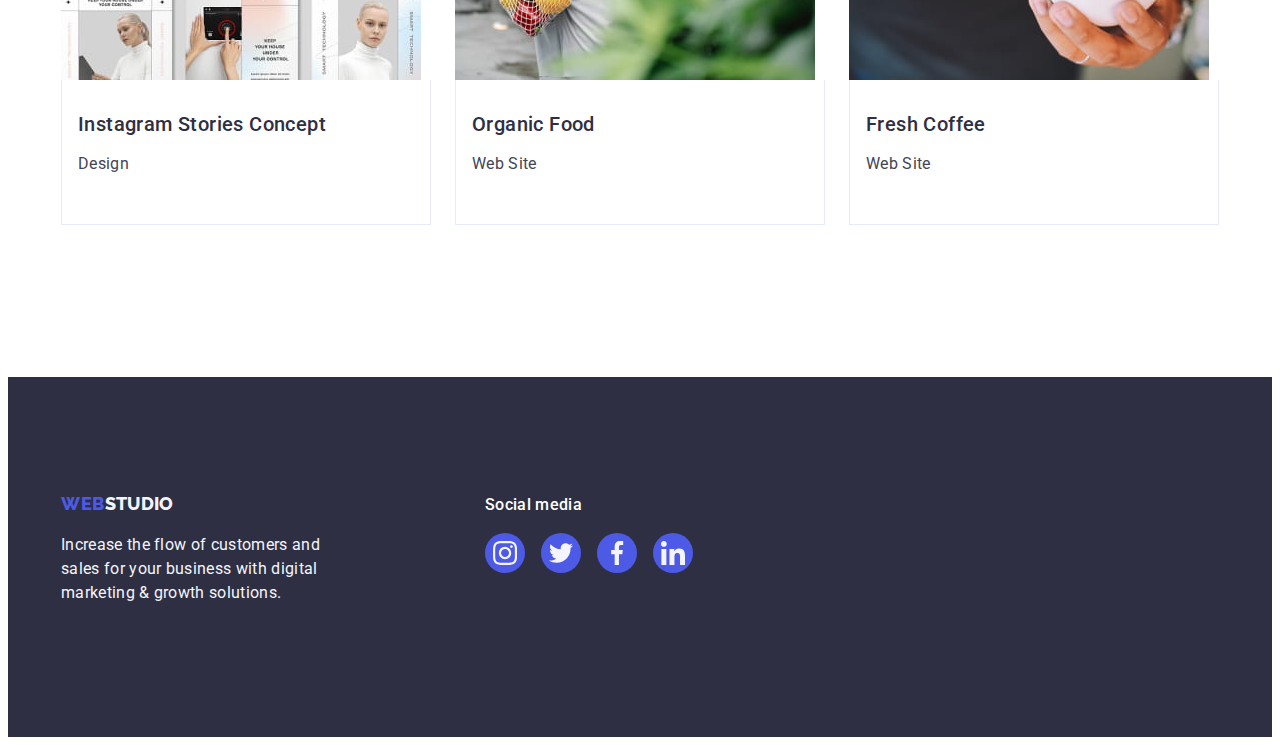
==== commit 88f01b4e: "Tes" ====
--- a/portfolio.html
+++ b/portfolio.html
@@ -1,242 +1,211 @@
-<!-- @format -->
-
 <!DOCTYPE html>
 <html lang="en">
 
 <head>
     <meta charset="UTF-8" />
     <meta name="viewport" content="width=device-width, initial-scale=1.0" />
-    <title>WEBSTUDIO</title>
-
+    <link rel="stylesheet" href="https://cdnjs.cloudflare.com/ajax/libs/modern-normalize/2.0.0/modern-normalize.min.css"
+        integrity="sha512-4xo8blKMVCiXpTaLzQSLSw3KFOVPWhm/TRtuPVc4WG6kUgjH6J03IBuG7JZPkcWMxJ5huwaBpOpnwYElP/m6wg=="
+        crossorigin="anonymous" referrerpolicy="no-referrer" />
     <link rel="preconnect" href="https://fonts.googleapis.com" />
     <link rel="preconnect" href="https://fonts.gstatic.com" crossorigin />
     <link
         href="https://fonts.googleapis.com/css2?family=Raleway:wght@700&family=Roboto:wght@400;500;700;900&display=swap"
         rel="stylesheet" />
-
     <link rel="stylesheet" href="./css/styles.css" />
+    <title>Portfolio</title>
 </head>
 
-<body class="project">
-    <header class="top-head">
-        <!-- LOGO -->
-        <div class="topdiv container">
-            <nav class="navig">
-                <a class="logo link first-logo" href="./index.html">
-                    Web<span class="logo-studio-dark">Studio</span>
-                </a>
-
-                <ul class="list top-line">
+<body class="body">
+    <!-- Header Section -->
+    <header class="flex-header">
+        <div class="header-container container">
+            <!-- Navigation -->
+            <nav class="flex-list">
+                <!-- Logo -->
+                <a class="logo link" href="./index.html">Web<span class="span-class">Studio</span></a>
+                <!-- Menu -->
+                <ul class="list">
+                    <li><a class="list-link link" href="./index.html">Studio</a></li>
                     <li>
-                        <a class="index link top cls-link abs-link" href="./index.html">Studio</a>
-                    </li>
+                        <a class="list-link link" href="./portfolio.html">Portfolio</a>
+                    </li>
+                    <li><a class="list-link link" href="">Contacts</a></li>
+                </ul>
+            </nav>
+            <!-- Contact section -->
+            <address class="contact">
+                <ul class="list">
                     <li>
-                        <a class="index link top cls-link" href="./portfolio.html">Portfolio</a>
-                    </li>
-                    <li><a class="index link top cls-link" href="">Contacts</a></li>
-                </ul>
-            </nav>
-            <address class="add">
-                <ul class="list top-line">
+                        <a class="contact-link link" href="mailto:info@devstudio.com">info@devstudio.com</a>
+                    </li>
                     <li>
-                        <a class="contact link top cls-link" href="mailto:info@devstudio.com">info@devstudio.com</a>
-                    </li>
-                    <li>
-                        <a class="contact link top cls-link" href="tel:+110001111111">+11 (000) 111-11-11</a>
+                        <a class="contact-link link" href="tel:+110001111111">
+                            +11 (000) 111-11-11</a>
                     </li>
                 </ul>
             </address>
         </div>
     </header>
-
-    <!-- FILTERS -->
     <main>
-        <section class="section portf-section">
+        <!-- buttons section -->
+        <section class="main">
             <div class="container">
-                <h1 class="visually-hidden">EXPLORE US</h1>
-                <ul class="list main-list">
-                    <li>
-                        <button class="firstbtn main-btn btn-all btn-menu" type="button">
-                            All
-                        </button>
-                    </li>
-                    <li>
-                        <button class="firstbtn main-btn btn-all btn-menu" type="button">
-                            Web Site
-                        </button>
-                    </li>
-                    <li>
-                        <button class="firstbtn main-btn btn-all btn-menu" type="button">
-                            App
-                        </button>
-                    </li>
-                    <li>
-                        <button class="firstbtn main-btn btn-all btn-menu" type="button">
-                            Design
-                        </button>
-                    </li>
-                    <li>
-                        <button class="firstbtn main-btn btn-all btn-menu" type="button">
-                            Marketing
-                        </button>
-                    </li>
-                </ul>
-
-                <!-- ROW1 -->
-
-                <ul class="list card-list">
-                    <li class="card-element">
-                        <a href="" class="link portf-link">
-                            <div class="card-container">
-                                <img src="./images/img4.jpg" alt="Banking Interface" width="360" />
-                                <p class="app-storage">
-                                    14 Stylish and User-Friendly App Design Concepts · Task
-                                    Manager App · Calorie Tracker App · Exotic Fruit Ecommerce
-                                    App · Cloud Storage App
-                                </p>
-                            </div>
-                            <div class="app">
-                                <h2 class="titlefour card-title">
+                <h1 class="visually-hidden">all link buttons</h1>
+                <ul class="list design-button">
+                    <li><button class="navi-menu" type="button">All</button></li>
+                    <li><button class="navi-menu" type="button">Web Site</button></li>
+                    <li><button class="navi-menu" type="button">App</button></li>
+                    <li><button class="navi-menu" type="button">Design</button></li>
+                    <li><button class="navi-menu" type="button">Marketing</button></li>
+                    <!-- banking app/cashless payment/meditation app -->
+                </ul>
+                <ul class="list portf">
+                    <li class="flist">
+                        <a href="" class="link">
+                            <div class="img-div">
+                                <img src="./images/images-1.jpg" alt="banking app interface" width="360" />
+                                <p class="img-div-pharagraph">
+                                    14 Stylish and User-Friendly App Design Concepts · Task
+                                    Manager App · Calorie Tracker App · Exotic Fruit Ecommerce
+                                    App · Cloud Storage App
+                                </p>
+                            </div>
+                            <div class="container-elements">
+                                <h2 class="portfolio-titles">
                                     Banking App Interface Concept
                                 </h2>
-                                <p class="firsttitle">App</p>
-                            </div>
-                        </a>
-                    </li>
-                    <li class="card-element">
-                        <a href="" class="link portf-link">
-                            <div class="card-container">
-                                <img src="./images/img5.jpg" alt="Payment" width="360" />
-                                <p class="app-storage">
-                                    14 Stylish and User-Friendly App Design Concepts · Task
-                                    Manager App · Calorie Tracker App · Exotic Fruit Ecommerce
-                                    App · Cloud Storage App
-                                </p>
-                            </div>
-                            <div class="app">
-                                <h2 class="titlefour card-title">Cashless Payment</h2>
-                                <p class="firsttitle">Marketing</p>
-                            </div>
-                        </a>
-                    </li>
-                    <li class="card-element">
-                        <a href="" class="link portf-link">
-                            <div class="card-container">
-                                <img src="./images/img6.jpg" alt="App" width="360" />
-                                <p class="app-storage">
-                                    14 Stylish and User-Friendly App Design Concepts · Task
-                                    Manager App · Calorie Tracker App · Exotic Fruit Ecommerce
-                                    App · Cloud Storage App
-                                </p>
-                            </div>
-                            <div class="app">
-                                <h2 class="titlefour card-title">Meditation App</h2>
-                                <p class="firsttitle">App</p>
-                            </div>
-                        </a>
-                    </li>
-
-                    <!-- ROW2 -->
-
-                    <li class="card-element">
-                        <a href="" class="link portf-link">
-                            <div class="card-container">
-                                <img src="./images/img7.jpg" alt="Taxi" width="360" />
-                                <p class="app-storage">
-                                    14 Stylish and User-Friendly App Design Concepts · Task
-                                    Manager App · Calorie Tracker App · Exotic Fruit Ecommerce
-                                    App · Cloud Storage App
-                                </p>
-                            </div>
-                            <div class="app">
-                                <h2 class="titlefour card-title">Taxi Service</h2>
-                                <p class="firsttitle">Marketing</p>
-                            </div>
-                        </a>
-                    </li>
-                    <li class="card-element">
-                        <a href="" class="link portf-link">
-                            <div class="card-container">
-                                <img src="./images/img9.jpg" alt="Phone Screen" width="360" />
-                                <p class="app-storage">
-                                    14 Stylish and User-Friendly App Design Concepts · Task
-                                    Manager App · Calorie Tracker App · Exotic Fruit Ecommerce
-                                    App · Cloud Storage App
-                                </p>
-                            </div>
-                            <div class="app">
-                                <h2 class="titlefour card-title">Screen Illustrations</h2>
-                                <p class="firsttitle">Design</p>
-                            </div>
-                        </a>
-                    </li>
-                    <li class="card-element">
-                        <a href="" class="link portf-link">
-                            <div class="card-container">
-                                <img src="./images/img10.jpg" alt="Online Courses" width="360" />
-                                <p class="app-storage">
-                                    14 Stylish and User-Friendly App Design Concepts · Task
-                                    Manager App · Calorie Tracker App · Exotic Fruit Ecommerce
-                                    App · Cloud Storage App
-                                </p>
-                            </div>
-
-                            <div class="app">
-                                <h2 class="titlefour card-title">Online Courses</h2>
-                                <p class="firsttitle">Marketing</p>
-                            </div>
-                        </a>
-                    </li>
-
-                    <!-- ROW3 -->
-
-                    <li class="card-element">
-                        <a href="" class="link portf-link">
-                            <div class="card-container">
-                                <img src="./images/img14.jpg" alt="Instagram Stories" width="360" />
-                                <p class="app-storage">
-                                    14 Stylish and User-Friendly App Design Concepts · Task
-                                    Manager App · Calorie Tracker App · Exotic Fruit Ecommerce
-                                    App · Cloud Storage App
-                                </p>
-                            </div>
-                            <div class="app">
-                                <h2 class="titlefour card-title">
-                                    Instagram Stories Concept
-                                </h2>
-                                <p class="firsttitle">Design</p>
-                            </div>
-                        </a>
-                    </li>
-                    <li class="card-element">
-                        <a href="" class="link portf-link">
-                            <div class="card-container">
-                                <img src="./images/img12.jpg" alt="Organic Food" width="360" />
-                                <p class="app-storage">
-                                    14 Stylish and User-Friendly App Design Concepts · Task
-                                    Manager App · Calorie Tracker App · Exotic Fruit Ecommerce
-                                    App · Cloud Storage App
-                                </p>
-                            </div>
-                            <div class="app">
-                                <h2 class="titlefour card-title">Organic Food</h2>
-                                <p class="firsttitle">Web Site</p>
-                            </div>
-                        </a>
-                    </li>
-                    <li class="card-element">
-                        <a href="" class="link portf-link">
-                            <div class="card-container">
-                                <img src="./images/img13.jpg" alt="Coffee" width="360" />
-                                <p class="app-storage">
-                                    14 Stylish and User-Friendly App Design Concepts · Task
-                                    Manager App · Calorie Tracker App · Exotic Fruit Ecommerce
-                                    App · Cloud Storage App
-                                </p>
-                            </div>
-                            <div class="app">
-                                <h2 class="titlefour card-title">Fresh Coffee</h2>
-                                <p class="firsttitle">Web Site</p>
+                                <p class="p-pharagraph">App</p>
+                            </div>
+                        </a>
+                    </li>
+                    <li class="flist">
+                        <a href="" class="link">
+                            <div class="img-div">
+                                <img src="./images/images-2.jpg" alt="contactless payment" width="360" />
+                                <p class="img-div-pharagraph">
+                                    14 Stylish and User-Friendly App Design Concepts · Task
+                                    Manager App · Calorie Tracker App · Exotic Fruit Ecommerce
+                                    App · Cloud Storage App
+                                </p>
+                            </div>
+                            <div class="container-elements">
+                                <h2 class="portfolio-titles">Cashless Payment</h2>
+                                <p class="p-pharagraph">Marketing</p>
+                            </div>
+                        </a>
+                    </li>
+                    <li class="flist">
+                        <a href="" class="link">
+                            <div class="img-div">
+                                <img src="./images/images-3.jpg" alt="meditation app substitute" width="360" />
+                                <p class="img-div-pharagraph">
+                                    14 Stylish and User-Friendly App Design Concepts · Task
+                                    Manager App · Calorie Tracker App · Exotic Fruit Ecommerce
+                                    App · Cloud Storage App
+                                </p>
+                            </div>
+                            <div class="container-elements">
+                                <h2 class="portfolio-titles">Meditation App</h2>
+                                <p class="p-pharagraph">App</p>
+                            </div>
+                        </a>
+                    </li>
+                    <!-- Taxi service/Screen ilustration/Online courses -->
+                    <li class="flist">
+                        <a href="" class="link">
+                            <div class="img-div">
+                                <img src="./images/images-4.jpg" alt="Taxi service app" width="360" />
+                                <p class="img-div-pharagraph">
+                                    14 Stylish and User-Friendly App Design Concepts · Task
+                                    Manager App · Calorie Tracker App · Exotic Fruit Ecommerce
+                                    App · Cloud Storage App
+                                </p>
+                            </div>
+                            <div class="container-elements">
+                                <h2 class="portfolio-titles">Taxi Service</h2>
+                                <p class="p-pharagraph">Marketing</p>
+                            </div>
+                        </a>
+                    </li>
+                    <li class="flist">
+                        <a href="" class="link">
+                            <div class="img-div">
+                                <img src="./images/images-5.jpg" alt="Different screen ilustration" width="360" />
+                                <p class="img-div-pharagraph">
+                                    14 Stylish and User-Friendly App Design Concepts · Task
+                                    Manager App · Calorie Tracker App · Exotic Fruit Ecommerce
+                                    App · Cloud Storage App
+                                </p>
+                            </div>
+                            <div class="container-elements">
+                                <h2 class="portfolio-titles">Screen Illustrations</h2>
+                                <p class="p-pharagraph">Design</p>
+                            </div>
+                        </a>
+                    </li>
+                    <li class="flist">
+                        <a href="" class="link">
+                            <div class="img-div">
+                                <img src="./images/images-6.jpg" alt="Online courses anywere" width="360" />
+                                <p class="img-div-pharagraph">
+                                    14 Stylish and User-Friendly App Design Concepts · Task
+                                    Manager App · Calorie Tracker App · Exotic Fruit Ecommerce
+                                    App · Cloud Storage App
+                                </p>
+                            </div>
+                            <div class="container-elements">
+                                <h2 class="portfolio-titles">Online Courses</h2>
+                                <p class="p-pharagraph">Marketing</p>
+                            </div>
+                        </a>
+                    </li>
+                    <!-- Fourth section - Instagram stories/Organic Food/Fresh Coffe -->
+                    <li class="flist">
+                        <a href="" class="link">
+                            <div class="img-div">
+                                <img src="./images/images-7.jpg" alt="Instagram slides" width="360" />
+                                <p class="img-div-pharagraph">
+                                    14 Stylish and User-Friendly App Design Concepts · Task
+                                    Manager App · Calorie Tracker App · Exotic Fruit Ecommerce
+                                    App · Cloud Storage App
+                                </p>
+                            </div>
+                            <div class="container-elements">
+                                <h2 class="portfolio-titles">Instagram Stories Concept</h2>
+                                <p class="p-pharagraph">Design</p>
+                            </div>
+                        </a>
+                    </li>
+                    <li class="flist">
+                        <a href="" class="link">
+                            <div class="img-div">
+                                <img src="./images/images-8.jpg" alt="Fresh food" width="360" />
+                                <p class="img-div-pharagraph">
+                                    14 Stylish and User-Friendly App Design Concepts · Task
+                                    Manager App · Calorie Tracker App · Exotic Fruit Ecommerce
+                                    App · Cloud Storage App
+                                </p>
+                            </div>
+                            <div class="container-elements">
+                                <h2 class="portfolio-titles">Organic Food</h2>
+                                <p class="p-pharagraph">Web Site</p>
+                            </div>
+                        </a>
+                    </li>
+                    <li class="flist">
+                        <a href="" class="link">
+                            <div class="img-div">
+                                <img src="./images/images-9.jpg" alt="Cappuccino cup" width="360" />
+                                <p class="img-div-pharagraph">
+                                    14 Stylish and User-Friendly App Design Concepts · Task
+                                    Manager App · Calorie Tracker App · Exotic Fruit Ecommerce
+                                    App · Cloud Storage App
+                                </p>
+                            </div>
+                            <div class="container-elements">
+                                <h2 class="portfolio-titles">Fresh Coffee</h2>
+                                <p class="p-pharagraph">Web Site</p>
                             </div>
                         </a>
                     </li>
@@ -244,49 +213,42 @@
             </div>
         </section>
     </main>
-
-    <footer class="lastpart">
-        <div class="foot-div container">
-            <div class="footer-div-logo">
-                <a class="logo link logo-st" href="./index.html">
-                    Web<span class="logoc">Studio</span>
-                </a>
-                <p class="description last-description">
+    <footer class="footer">
+        <div class="container social-m-footer">
+            <div class="div-element-footer">
+                <a class="logo link" href="./index.html">Web<span class="span-class-p">Studio</span></a>
+                <p class="index">
                     Increase the flow of customers and sales for your business with
                     digital marketing & growth solutions.
                 </p>
             </div>
-
-            <div class="soc-media-div">
-                <p class="scp">Social media</p>
-                <ul class="ul-div-class">
-                    <li class="last-element-div">
-                        <a href="" class="last-link">
-                            <svg width="24" height="24" class="firstredsocial">
+            <div>
+                <p class="s-m-pharagraph">Social media</p>
+                <ul class="s-m-list">
+                    <li class="insta-tweet-fb-li-footer">
+                        <a class="footer-link-sm" href="social-media-link-footer">
+                            <svg class="svg-icon-footer" width="24" height="24">
                                 <use href="./images/icons.svg#instagram"></use>
                             </svg>
                         </a>
                     </li>
-
-                    <li class="last-element-div">
-                        <a href="" class="last-link">
-                            <svg width="24" height="24" class="firstredsocial">
-                                <use href="./images/icons.svg#twitter"></use>
-                            </svg>
-                        </a>
-                    </li>
-
-                    <li class="last-element-div">
-                        <a href="" class="last-link">
-                            <svg width="24" height="24" class="firstredsocial">
+                    <li class="insta-tweet-fb-li-footer">
+                        <a class="footer-link-sm" href="social-media-link-footer">
+                            <svg class="svg-icon-footer" width="24" height="24">
+                                <use href="./images/icons.svg#twitter-1"></use>
+                            </svg>
+                        </a>
+                    </li>
+                    <li class="insta-tweet-fb-li-footer">
+                        <a class="footer-link-sm" href="social-media-link-footer">
+                            <svg class="svg-icon-footer" width="24" height="24">
                                 <use href="./images/icons.svg#facebook"></use>
                             </svg>
                         </a>
                     </li>
-
-                    <li class="last-element-div">
-                        <a href="" class="last-link">
-                            <svg width="24" height="24" class="firstredsocial">
+                    <li class="insta-tweet-fb-li-footer">
+                        <a class="footer-link-sm" href="social-media-link-footer">
+                            <svg class="svg-icon-footer" width="24" height="24">
                                 <use href="./images/icons.svg#linkedin"></use>
                             </svg>
                         </a>
--- a/css/styles.css
+++ b/css/styles.css
@@ -1,891 +1,722 @@
-*,
-*::before,
-*::after {
-    box-sizing: border-box;
-}
-
-
-body {
-    font-family: "Roboto", sans-serif;
-    color: #434455;
-    background-color: var(--brand-color);
-}
-
-p {
-    margin: 0;
+:root {
+  --logo-blue-color: #4d5ae5;
+  --logo-titles-color: #2e2f42;
+  --background-page-color: #fff;
+  --adress-text-color: #434455;
+  --brand-color-ocean: #404bbf;
+  --light-color: #f4f4fd;
+  --logo-coloe: #f4f4f4f4;
+  --text-font-family: "Roboto", sans-serif;
+  --logo-font-family: "Raleway", sans-serif;
+  --cornflower: #e7e9fc;
+  --light-slate: #8e8f99;
+}
+
+/*Nav section - Contact-Adress */
+
+.body {
+  font-family: "Roboto", sans-serif;
+  color: #434455;
+  background-color: var(--background-page-color);
 }
 
 h2 {
-    margin: 0;
-}
-
-div {
-
-    display: block;
-}
-
-ul {
-
-    padding: 0%;
-    margin: 0;
-}
-
-.navig {
-    display: flex;
-    margin: 0px;
-    padding: 0px;
-    align-items: center;
-    gap: 40px;
-
-}
-
-.cls-link {
-
-    color: #2e2f42;
-    text-decoration: none;
-    font-size: 16px;
-    font-weight: 500;
-    line-height: 1.5em;
-    transition: color 250ms cubic-bezier(0.4, 0, 0.2, 1);
-
-
-}
-
-.cls-link:hover,
-.cls-link:focus {
-    color: #404bbf;
-}
-
-
-.cls-link {
-
-    display: inline-block;
-    padding: 24px 0;
-}
-
-.topdiv {
-
-    display: flex;
-    justify-content: space-between;
-
-}
-
-.first-button {
-    display: block;
-    align-items: center;
-    gap: 10px;
-    min-width: 169px;
-    height: 56px;
-    border: none;
-    background-color: var(--button-color);
-    border-radius: 4px;
-    cursor: pointer;
-    margin: 0 auto;
-    transition: background-color 250ms cubic-bezier(0.4, 0, 0.2, 1);
-}
-
-.top-head {
-    border-bottom: 1px solid #e7e9fc;
-
-    box-shadow: 0px 2px 1px rgba(46, 47, 66, 0.08),
-        0px 1px 1px rgba(46, 47, 66, 0.16),
-        0px 1px 6px rgba(46, 47, 66, 0.08);
-    width: 1440px;
-    flex-shrink: 0;
-}
-
-.top-line {
-    display: flex;
-    justify-content: space-between;
-    gap: 40px;
+  margin: 0;
 }
 
 img {
-    display: block;
-}
-
-:root {
-    --brand-color: #FFFFFFFF;
-    --blue: #4d5ae5;
-    --dark-blue: #2e2f42;
-    --more-blue: #434455;
-    --light-color: #F4F4FD;
-    --button-color: #4d5ae5;
-    --main-button: #e7e9fc;
-    --link-color: #8e8f99;
+  display: block;
+}
+.modal-window {
+  width: 100%;
+  height: 100%;
+  background-color: rgba(46, 47, 66, 0.4);
+
+  z-index: 10;
+  position: fixed;
+  top: 0;
+  transition: opacity 250ms cubic-bezier(0.4, 0, 0.2, 1),
+    visibility 250ms cubic-bezier(0.4, 0, 0.2, 1);
+}
+
+.is-hidden {
+  opacity: 0;
+  visibility: hidden;
+  pointer-events: none;
+}
+
+.div-intern-modal {
+  position: absolute;
+  top: 50%;
+  left: 50%;
+  transform: translate(-50%, -50%) scale(1);
+  width: 408px;
+  min-height: 584px;
+  background: #fcfcfc;
+  box-shadow: 0px 1px 1px rgba(0, 0, 0, 0.14), 0px 1px 3px rgba(0, 0, 0, 0.12),
+    0px 2px 1px rgba(0, 0, 0, 0.2);
+  border-radius: 4px;
+  transition: transform 250ms cubic-bezier(0.4, 0, 0.2, 1);
+}
+
+.close-button {
+  position: absolute;
+  top: 24px;
+  right: 24px;
+  width: 24px;
+  height: 24px;
+  border-radius: 50%;
+  display: flex;
+  align-items: center;
+  justify-content: center;
+  background-color: #e7e9fc;
+  border: 1px solid rgba(0, 0, 0, 0.1);
+  padding: 0;
+  cursor: pointer;
+  transition: background-color 250ms cubic-bezier(0.4, 0, 0.2, 1),
+    border 250ms cubic-bezier(0.4, 0, 0.2, 1);
+}
+
+.close-button:hover {
+  background-color: #404bbf;
+  border: none;
+  fill: #fff;
+}
+
+.close-button:focus {
+  background-color: #404bbf;
+  border: none;
+  fill: #fff;
+}
+
+.modal-svg {
+  transition: fill 250ms cubic-bezier(0.4, 0, 0.2, 1);
 }
 
 .container {
-
-    width: 1158px;
-    margin: 0 auto;
-    padding: 0 15px;
-
-}
-
-
+  padding-left: 15px;
+  padding-right: 15px;
+  width: 1158px;
+  margin: 0 auto;
+}
 
 .logo {
-    font-family: "Raleway", sans-serif;
-    font-weight: 800;
-    font-size: 18px;
-    line-height: 1.17;
-    letter-spacing: 0.03em;
-    text-transform: uppercase;
-    color: var(--blue);
-
-
-}
-
+  font-family: "Raleway", sans-serif;
+  font-weight: 800;
+  font-size: 18px;
+  line-height: 1.17;
+  letter-spacing: 0.03em;
+  text-transform: uppercase;
+  color: var(--logo-blue-color);
+  text-decoration: none;
+  margin-right: 76px;
+}
+
+.span-class {
+  color: var(--logo-titles-color);
+  margin-right: 76px;
+}
 
 .link {
-    text-decoration: none;
-    display: block;
-
-}
-
-.link:hover {
-    box-shadow: 0px 1px 6px rgba(46, 47, 66, 0.08), 0px 1px 1px rgba(46, 47, 66, 0.16), 0px 2px 1px rgba(46, 47, 66, 0.08);
-}
-
-.link:focus {
-    box-shadow: 0px 1px 6px rgba(46, 47, 66, 0.08), 0px 1px 1px rgba(46, 47, 66, 0.16), 0px 2px 1px rgba(46, 47, 66, 0.08);
-}
-
-.logo-studio-dark {
-    color: var(--dark-blue);
+  text-decoration: none;
+  display: inline-block;
+  margin-bottom: 16px;
+  display: block;
+  transition: box-shadow 250ms cubic-bezier(0.4, 0, 0.2, 1);
+}
+
+.link:hover .img-div-pharagraph {
+  transform: translateY(0);
+}
+
+.link:focus .img-div-pharagraph {
+  transform: translateY(0);
 }
 
 .list {
-
-    list-style: none;
+  list-style: none;
+  display: flex;
+  gap: 40px;
+  padding: 0;
+}
+
+.ad-li {
+  padding: 24px;
+}
+
+.sect-two {
+  gap: 24px;
+}
+
+.design-button {
+  justify-content: center;
+  gap: 24px;
+  margin-bottom: 72px;
+  padding: 0;
+}
+
+.portf {
+  flex-wrap: wrap;
+  column-gap: 24px;
+  row-gap: 48px;
+  padding: 0;
+}
+
+.header-box-shadow {
+  border-bottom: 1px solid var(--CORNFLOWER, #e7e9fc);
+  background: var(--WHITE, #fff);
+  box-shadow: 0px 1px 6px 0px rgba(46, 47, 66, 0.08),
+    0px 1px 1px 0px rgba(46, 47, 66, 0.16),
+    0px 2px 1px 0px rgba(46, 47, 66, 0.08);
+}
+
+.header-container {
+  display: flex;
+  justify-content: space-between;
+}
+
+.flex-list {
+  display: flex;
+  align-items: center;
+}
+
+.list-link {
+  font-weight: 500;
+  font-size: 16px;
+  line-height: 1.5;
+  letter-spacing: 0.02em;
+  color: var(--logo-titles-color);
+  text-decoration: none;
+  padding: 24px 0;
+  position: relative;
+  color: #404bbf;
+  transition: color 250ms cubic-bezier(0.4, 0, 0.2, 1);
+}
+
+.list-link::after {
+  content: "";
+  position: absolute;
+  left: 0;
+  bottom: -1px;
+  height: 4px;
+  background-color: #404bbf;
+  border-radius: 2px;
+}
+
+.list-link:hover {
+  color: #404bbf;
+}
+.list-link:focus {
+  color: #404bbf;
 }
 
 .contact {
-    font-style: normal;
-    transition: color 250ms cubic-bezier(0.4, 0, 0.2, 1);
-}
-
-.contacts {
-    font-style: normal;
-}
-
-.contacts {
-    line-height: 1.5;
-    letter-spacing: 0.02em;
-    color: var(--more-blue);
-    font-style: normal;
+  font-style: normal;
+  list-style-type: none;
+  display: flex;
+  align-items: center;
+  gap: 40;
+}
+
+.contact-link {
+  font-size: 16px;
+  line-height: 1.5;
+  font-weight: 400;
+  letter-spacing: 0.02em;
+  color: var(--adress-text-color);
+  text-decoration: none;
+
+  transition: color 250ms cubic-bezier(0.4, 0, 0.2, 1);
+}
+
+.contact-link:hover,
+.contact-link:focus {
+  color: #404bbf;
+}
+
+/*MAIN SECTION -index html\\\*/
+
+.hero {
+  background-color: var(--logo-titles-color);
+  text-align: center;
+  padding-top: 188px;
+  padding-bottom: 188px;
+}
+
+.hero-cover {
+  background-image: linear-gradient(
+      rgba(46, 47, 66, 0.7),
+      rgba(46, 47, 66, 0.7)
+    ),
+    url(../images/people-office.jpg);
+  max-width: 1440px;
+  background-repeat: no-repeat;
+  background-position: center;
+  background-size: cover;
+  margin-inline: auto;
+}
+
+.hero-title {
+  font-size: 56px;
+  line-height: 1.07;
+  text-align: center;
+  letter-spacing: 0.02em;
+  color: #fff;
+  font-weight: 700;
+  max-width: 496px;
+  margin: auto;
+  margin-bottom: 72px;
+}
+
+/*Button - first section*/
+
+.button {
+  background-color: #4d5ae5;
+  font-family: "Roboto", sans-serif;
+  font-weight: 500;
+  font-size: 16px;
+  line-height: 1.5;
+  letter-spacing: 0.04em;
+  color: #fff;
+  cursor: pointer;
+  min-width: 169px;
+  height: 56px;
+  border: none;
+  border-radius: 4px;
+  margin: auto;
+  transition: background-color 250ms cubic-bezier(0.4, 0, 0.2, 1);
+}
+
+.button:hover,
+.button:focus {
+  background-color: #404bbf;
+}
+
+/*section 2*/
+
+.title-list {
+  font-weight: 500;
+  font-size: 20px;
+  line-height: 1.2;
+  letter-spacing: 0.02em;
+  color: #2e2f42;
+  margin-bottom: 8px;
+}
+
+/*section two */
+
+.section-two {
+  padding-top: 120px;
+  padding-bottom: 120px;
+}
+
+.position {
+  width: 100%;
+  min-width: 264px;
+}
+
+.flist {
+  flex-basis: calc((100% - 48px) / 3);
+}
+
+.visually-hidden {
+  position: absolute;
+  width: 1px;
+  height: 1px;
+  margin: -1px;
+  border: 0;
+  padding: 0;
+  white-space: nowrap;
+  clip-path: inset(100%);
+  clip: rect(0 0 0 0);
+  overflow: hidden;
+}
+
+.icon-div-section-two {
+  display: flex;
+  align-items: center;
+  justify-content: center;
+  height: 112px;
+  background-color: #f4f4fd;
+  border-radius: 4px;
+  margin-bottom: 8px;
+}
+
+/*section 3*/
+
+.what-are-we-doing {
+  font-size: 36px;
+  line-height: 1.11;
+  text-align: center;
+  letter-spacing: 0.02em;
+  text-transform: capitalize;
+  color: var(--logo-titles-color);
+  margin-bottom: 72px;
+}
+
+.third {
+  display: flex;
+  gap: 24px;
+}
+
+.threephoto {
+  flex-basis: calc((100%-48) / 3);
+}
+
+/*section 4*/
+
+.our-team {
+  background-color: #f4f4fd;
+  padding: 120px 0;
+}
+
+.fourth {
+  list-style-type: none;
+  display: flex;
+  justify-content: center;
+  gap: 24px;
+  align-items: center;
+  padding: 0;
+}
+
+.photo {
+  min-width: 264px;
+}
+
+.div-element {
+  padding-top: 32px;
+  padding-bottom: 32px;
+}
+
+.four {
+  width: calc(100% - 72px) / 4;
+  border-radius: 0px 0px 4px 4px;
+  background-color: var(--WHITE, #fff);
+  box-shadow: 0px 2px 1px 0px rgba(46, 47, 66, 0.08),
+    0px 1px 1px 0px rgba(46, 47, 66, 0.16),
+    0px 1px 6px 0px rgba(46, 47, 66, 0.08);
+  display: flex;
+  flex-direction: column;
+  justify-content: center;
+  align-items: center;
+  width: 264px;
+}
+
+.name-position {
+  padding-top: 32px;
+  padding-bottom: 32px;
+}
+
+.title-list-h-three {
+  font-weight: 500;
+  font-size: 20px;
+  line-height: 120%;
+  letter-spacing: 0.04em;
+  color: #2e2f42;
+  text-align: center;
+  margin-bottom: 8px;
+}
+
+.indexp {
+  font-size: 16px;
+  line-height: 1.5;
+  letter-spacing: 0.32px;
+  color: var(--adress-text-color);
+}
+
+.p-team {
+  text-align: center;
+}
+
+.photo {
+  background: #fff;
+}
+
+.photocont {
+  padding-bottom: 120px;
+}
+
+.social-media-section-four {
+  display: flex;
+  justify-content: center;
+  gap: 24px;
+  padding-right: 40px;
+  list-style-type: none;
+}
+
+.insta-tweet-fb-li {
+  width: 40px;
+  height: 40px;
+}
+
+.social-media-link {
+  width: 100%;
+  height: 100%;
+  background-color: var(--logo-blue-color);
+  border-radius: 50%;
+  display: flex;
+  align-items: center;
+  justify-content: center;
+  flex-shrink: 0;
+  transition: background-color 250ms cubic-bezier(0.4, 0, 0.2, 1);
+}
+
+.social-media-link:hover,
+.social-media-link:focus {
+  background-color: #404bbf;
+}
+
+.svg-social {
+  fill: var(--light-color);
+}
+
+/*section 5*/
+
+.customers-section {
+  padding-top: 120px;
+  padding-bottom: 120px;
+  display: flex;
+  justify-content: center;
+  align-items: center;
+  height: 100%;
+}
+
+.customers-container {
+  align-items: center;
+}
+
+.customers-title {
+  font-size: 36px;
+  line-height: 1.11;
+  color: var(--logo-titles-color);
+  align-items: center;
+  margin-bottom: 72px;
+  text-align: center;
+  letter-spacing: 0.02em;
+  text-transform: capitalize;
+  border: 40px;
+}
+
+.customers-list {
+  display: flex;
+  gap: 24px;
+  list-style-type: none;
+  padding: 0;
+}
+
+.client-one {
+  width: calc(100% - 120px) / 6;
+  height: 88px;
+  width: 168px;
+}
+
+.client-link {
+  width: 100%;
+  height: 100%;
+  border: 1px solid #8e8f99;
+  border-radius: 4px;
+  display: flex;
+  align-items: center;
+  justify-content: center;
+  color: var(--light-slate);
+  align-items: center;
+  transition: border-color 250ms cubic-bezier(0.4, 0, 0.2, 1),
+    color 250ms cubic-bezier(0.4, 0, 0.2, 1);
+}
+
+.client-link:hover {
+  border-color: #404bbf;
+  color: #404bbf;
+}
+
+.client-link:focus {
+  border-color: #404bbf;
+  color: #404bbf;
+}
+
+.svg-icon {
+  fill: currentColor;
+}
+
+/*footer section*/
+
+.footer {
+  font-family: "Roboto", sans-serif;
+  font-weight: 400;
+  font-size: 16px;
+  line-height: 24px;
+  letter-spacing: 0.32px;
+  color: var(--logo-blue-color);
+  background-color: var(--logo-titles-color);
+  padding-top: 100px;
+  padding-bottom: 100px;
 }
 
 .index {
-    font-weight: 500;
-    font-size: 16px;
-    line-height: 1.5;
-    letter-spacing: 0.02em;
-    color: var(--dark-blue);
-    text-decoration: none;
-
-}
-
-.index:hover {
-    color: #404bbf;
-}
-
-.index:focus {
-    color: #404bbf;
-}
-
-.contact {
-    color: var(--more-blue);
-    line-height: 1.5;
-    letter-spacing: 0.02em;
-}
-
-.contact:hover {
-    color: #404bbf;
-}
-
-.contact:focus {
-    color: #404bbf;
-}
-
-.first {
-    color: var(--dark-blue);
-    background-color: var(--dark-blue);
-    padding: 188px 0;
-    width: 1440px;
-    height: 600px;
-    flex-shrink: 0;
-    align-items: center;
-
-}
-
-.title {
-    font-size: 56px;
-    line-height: 1.07;
-    text-align: center;
-    letter-spacing: 0.02em;
-    color: #ffffff;
-
-}
-
-.section-title {
-
-    max-width: 496px;
-    margin: 0 auto;
-    padding-bottom: 48px;
-
-}
-
-.btn {
-
-    font-family: "Roboto", sans-serif;
-    font-weight: 500;
-    font-size: 16px;
-    line-height: 1.5;
-    letter-spacing: 0.04em;
-    color: #ffffff;
-
-}
-
-.btn:hover {
-    background-color: #404bbf;
-}
-
-.btn:focus {
-    background-color: #404bbf;
-}
-
-.btn {
-    cursor: pointer;
-}
-
-.titlefour {
-    font-weight: 500;
-    font-size: 20px;
-    line-height: 1.2;
-    letter-spacing: 0.02em;
-    color: var(--dark-blue);
-}
-
-.firsttitle {
-    line-height: 1.5;
-    letter-spacing: 0.02em;
-    font-size: 16px;
-}
-
-.titleh {
-    font-size: 36px;
-    line-height: 1.11;
-    text-align: center;
-    letter-spacing: 0.02em;
-    text-transform: capitalize;
-    color: var(--dark-blue);
-}
-
-
-.lastsection {
-    background-color: #F4F4FD;
-}
-
-.team {
-    font-size: 36px;
-    line-height: 1.11;
-    text-align: center;
-    letter-spacing: 0.02em;
-    text-transform: capitalize;
-    color: var(--dark-blue);
-}
-
-.ord {
-    background-color: #FFFFFFFF;
-}
-
-.lastpart {
-    background-color: var(--dark-blue);
-    padding: 100px 0;
-}
-
-.description {
-    line-height: 1.5;
-    color: var(--light-color);
-    letter-spacing: 0.02em;
-}
-
-.custom-class {
-    font-weight: 500;
-    font-size: 20px;
-    line-height: 1.2;
-    letter-spacing: 0.02em;
-    color: var(--dark-blue);
-}
-
-.teamp {
-    background-color: #FFFFFFFF;
-}
-
-.firsttitle {
-    color: var(--more-blue)
-}
-
-.logoc {
-    color: #f4f4fd;
-}
-
-.firstbtn {
-    font-family: "Roboto", sans-serif;
-    font-weight: 500;
-    font-size: 16px;
-    line-height: 1.5;
-    letter-spacing: 0.04em;
-    color: var(--button-color);
-    background-color: var(--light-color);
-}
-
-.firstbtn:hover {
-    color: #FFFFFFFF;
-    background-color: #404bbf;
-}
-
-.firstbtn:focus {
-    color: #FFFFFFFF;
-    background-color: #404bbf;
-}
-
-.firstbtn {
-    cursor: pointer;
-}
-
-.first-row {
-    padding-top: 120px;
-    padding-bottom: 120px;
-}
-
-.hidden-title {
-    visibility: hidden;
-    height: 1px;
-    overflow: hidden;
-    position: absolute;
-    white-space: nowrap;
-    width: 1px;
-}
-
-.first-row-list {
-    display: flex;
-    gap: 24px;
-}
-
-
-
-.title-first-element {
-    margin-bottom: 8px;
-}
-
-.third-section {
-    padding-bottom: 120px;
-}
-
-.title-second-element {
-    margin-bottom: 72px;
-}
-
-.second-row-list {
-    display: flex;
-    gap: 24px;
-}
-
-
-
-.last-row {
-    display: flex;
-    padding: 120px 0;
-}
-
-.last-title {
-    margin-bottom: 72px;
-}
-
-.last-list {
-    display: flex;
-    gap: 24px;
-}
-
-.last-element {
-
-    border-top-left-radius: 0px;
-    border-top-right-radius: 0px;
-    border-bottom-right-radius: 4px;
-    border-bottom-left-radius: 4px;
-    box-shadow: 0px 1px 6px rgba(46, 47, 66, 0.08), 0px 1px 1px rgba(46, 47, 66, 0.16), 0px 2px 1px rgba(46, 47, 66, 0.08);
-}
-
-.first-name {
-    padding: 32px 0;
-}
-
-.title-name {
-    text-align: center;
-    margin-bottom: 8px;
-}
-
-.job {
-    text-align: center;
-}
-
-.logo-st {
-    display: inline-block;
-    margin-bottom: 16px;
-    margin-right: 76px;
-
-}
-
-.last-description {
-    font-size: 16px;
-    line-height: 1.5;
-    letter-spacing: 0.32px;
-    max-width: 264px;
-    font-weight: 400px;
-    line-height: 1.5;
-}
-
-
-.portf-section {
-    padding-top: 96px;
-    padding-bottom: 120px;
-}
-
-.main-list {
-    display: flex;
-    justify-content: center;
-    gap: 24px;
-    margin-bottom: 72px;
-}
-
-.main-btn {
-    border: 1px solid var(--main-button);
-    border-radius: 4px;
-    padding: 12px 24px;
-}
-
-.main-btn:hover {
-    border: 1px solid transparent;
-}
-
-.main-btn:focus {
-    border: 1px solid transparent;
-
-}
-
-.card-list {
-    display: flex;
-    flex-wrap: wrap;
-    column-gap: 24px;
-    row-gap: 48px;
-    padding: 0%;
-}
-
-
-
-.app {
-    padding: 32px 16px;
-    border: 1px solid #e7e9fc;
-    border-top: none;
-}
-
-.card-title {
-    margin-bottom: 8px;
-}
-
-
-
-
-
-.visually-hidden {
-    position: absolute;
-    width: 1px;
-    height: 1px;
-    margin: -1px;
-    border: 0;
-    padding: 0;
-    white-space: nowrap;
-    clip-path: inset(100%);
-    clip: rect(0 0 0 0);
-    overflow: hidden;
-}
-
-.last-element {
-    width: 100%;
-    min-width: 264px;
-}
-
-.heroi {
-    background-image: linear-gradient(rgba(46, 47, 66, 0.7), rgba(46, 47, 66, 0.7)), url(../images/img15.jpg);
-    max-width: 1440px;
-    background-repeat: no-repeat;
-    background-position: center;
-    background-size: cover;
-}
-
-.btn-all:hover {
-
-    box-shadow: 0px 3px 1px rgba(0, 0, 0, 0.1), 0px 2px 1px rgba(0, 0, 0, 0.08), 0px 2px 2px rgba(0, 0, 0, 0.12);
-
-}
-
-.btn-all:focus {
-
-    box-shadow: 0px 3px 1px rgba(0, 0, 0, 0.1), 0px 2px 1px rgba(0, 0, 0, 0.08), 0px 2px 2px rgba(0, 0, 0, 0.12);
-}
-
-.ant {
-
-    display: flex;
-    align-items: center;
-    justify-content: center;
-    height: 112px;
-    background-color: #f4f4fd;
-    border-radius: 4px;
-    margin-bottom: 8px;
-}
-
-.social {
-
-    display: flex;
-    justify-content: center;
-    gap: 24px;
-
-}
-
-.insta {
-    width: 40px;
-    height: 40px;
-}
-
-.instagr {
-    width: 100%;
-    height: 100%;
-    background-color: var(--button-color);
-    border-radius: 50%;
-    display: flex;
-    align-items: center;
-    justify-content: center;
-    gap: 24px;
-    transition: background-color 250ms cubic-bezier(0.4, 0, 0.2, 1);
-}
-
-.instagr:hover {
-    background-color: #404bbf;
-}
-
-.instagr:focus {
-    background-color: #404bbf;
-}
-
-.firstred {
-    fill: var(--light-color);
-
-}
-
-.social {
-    list-style: none;
-    padding-inline-start: 0%;
-}
-
-.custom-class {
-    padding-top: 120px;
-    padding-bottom: 120px;
-}
-
-.title-cust {
-    font-size: 36px;
-    line-height: 1.11;
-    color: var(--dark-blue);
-    margin-bottom: 72px;
-    text-align: center;
-}
-
-.list-cust {
-    display: flex;
-    gap: 24px;
-    list-style-type: none;
-    height: 88px;
-    padding: 0%;
-
-}
-
-
-
-.link-customer {
-    width: 100%;
-    height: 100%;
-    border: 1px solid #8e8f99;
-    border-radius: 4px;
-    display: flex;
-    align-items: center;
-    justify-content: center;
-    color: var(--link-color);
-    transition: border-color 250ms cubic-bezier(0.4, 0, 0.2, 1), color 250ms cubic-bezier(0.4, 0, 0.2, 1);
-}
-
-.link-customer:hover {
-    border-color: #404bbf;
-    color: #404bbf;
-}
-
-.link-customer:focus {
-    border-color: #404bbf;
-    color: #404bbf;
-}
-
-.icon-class {
-    fill: currentColor;
-}
-
-.section-five-list {
-    width: calc((100% - 120px) / 6);
-}
-
-.foot-div {
-
-    display: flex;
-    align-items: baseline;
-
-}
-
-.footer-div-logo {
-
-    margin-right: 120px;
-    flex-direction: column;
-    display: inline-block;
-}
-
-.scp {
-    margin-bottom: 16px;
-    font-family: Roboto;
-    font-size: 16px;
-    font-style: normal;
-    font-weight: 500;
-    line-height: 1.5;
-    letter-spacing: 0.02em;
-    color: var(--brand-color);
-
-}
-
-.ul-div-class {
-    display: flex;
-    gap: 16px;
-    justify-content: center;
-    list-style-type: none;
-
-}
-
-.last-element-div {
-    width: 40px;
-    height: 40px;
-}
-
-.last-link {
-    width: 100%;
-    height: 100%;
-    background-color: var(--button-color);
-    border-radius: 50%;
-    display: flex;
-    align-items: center;
-    justify-content: center;
-    transition: background-color 250ms cubic-bezier(0.4, 0, 0.2, 1);
-
-}
-
-.last-link:hover {
-    background-color: #31d0aa;
-}
-
-.last-link:focus {
-    background-color: #31d0aa;
-}
-
-.firstredsocial {
-    fill: var(--light-color);
-    display: flex;
-    align-items: center;
-    justify-content: center;
-    padding-inline-end: 0%;
-
-}
-
-.modal-cls {
-
-    position: fixed;
-    top: 0;
-    left: 0;
-    height: 100%;
-    width: 100%;
-    background-color: rgba(46, 47, 66, 0.4);
-    transition: opacity 250ms cubic-bezier(0.4, 0, 0.2, 1), visibility 250ms cubic-bezier(0.4, 0, 0.2, 1);
-}
-
-
-.is-hidden {
-
-    opacity: 0;
-    visibility: hidden;
-    pointer-events: none;
-}
-
-.modal-wind {
-
-    position: absolute;
-    top: 50%;
-    left: 50%;
-    transform: translate(-50%, -50%) scale(1);
-    width: 408px;
-    min-height: 584px;
-    background: #fcfcfc;
-    box-shadow: 0px 1px 1px rgba(0, 0, 0, 0.14), 0px 1px 3px rgba(0, 0, 0, 0.12), 0px 2px 1px rgba(0, 0, 0, 0.2);
-    border-radius: 4px;
-    transition: transform 250ms cubic-bezier(0.4, 0, 0.2, 1);
-}
-
-.modal-btn {
-
-    position: absolute;
-    top: 24px;
-    right: 24px;
-    width: 24px;
-    height: 24px;
-    border-radius: 50%;
-    display: flex;
-    align-items: center;
-    justify-content: center;
-    background-color: #e7e9fc;
-    border: 1px solid rgba(0, 0, 0, 0.1);
-    padding: 0;
-    cursor: pointer;
-    transition: background-color 250ms cubic-bezier(0.4, 0, 0.2, 1), border 250ms cubic-bezier(0.4, 0, 0.2, 1);
-}
-
-.modal-btn:hover {
-    background-color: #404bbf;
-    border: none;
-    fill: #ffffff;
-
-}
-
-.modal-btn:focus {
-
-    background-color: #404bbf;
-    border: none;
-    fill: #ffffff;
-}
-
-.close {
-    transition: fill 250ms cubic-bezier(0.4, 0, 0.2, 1);
-}
-
-
-
-.abs-link {
-
-    color: #404bbf;
-    position: relative;
-}
-
-.abs-link::after {
-
-    content: "";
-    position: absolute;
-    left: 0;
-    bottom: -1px;
-    height: 4px;
-    width: 100%;
-    background-color: #404bbf;
-    border-radius: 2px;
-
-
-}
-
-.port-link {
-
-    position: relative;
-    color: #404bbf;
-}
-
-.port-link::after {
-
-    content: "";
-    position: absolute;
-    left: 0;
-    bottom: -1px;
-    height: 4px;
-    background-color: #404bbf;
-    border-radius: 2px;
-    transition: color 250ms cubic-bezier(0.4, 0, 0.2, 1);
-}
-
-button {
-    margin: 0;
-}
-
-.md-sv {
-
-    transition: fill 250ms cubic-bezier(0.4, 0, 0.2, 1);
-
-}
-
-.btn-menu {
-
-    transition: color 250ms cubic-bezier(0.4, 0, 0.2, 1), background-color 250ms cubic-bezier(0.4, 0, 0.2, 1), border-color 250ms cubic-bezier(0.4, 0, 0.2, 1), box-shadow 250ms cubic-bezier(0.4, 0, 0.2, 1);
-}
-
-.port-link {
-
-    transition: box-shadow 250ms cubic-bezier(0.4, 0, 0.2, 1);
-}
-
-.first-link-portf {
-
-    transition: color 250ms cubic-bezier(0.4, 0, 0.2, 1);
-}
-
-.card-container {
-
-    position: relative;
-    overflow: hidden;
-}
-
-.app-storage {
-
-    position: absolute;
-    top: 0;
-    font-size: 16px;
-    line-height: 1.5em;
-    letter-spacing: 0.02em;
-    color: var(--light-color);
-    padding: 40px 32px;
-    background-color: #4d5ae5;
-    width: 100%;
-    height: 100%;
-    transform: translateY(100%);
-    transition: transform 250ms cubic-bezier(0.4, 0, 0.2, 1);
-}
-
-.portf-link:hover .app-storage {
-
-    transform: translateY(0);
-}
-
-.portf-link:focus .app-storage {
-
-    transform: translateY(0);
-}
-
-img {
-
-    overflow-clip-margin: content-box;
-    overflow: clip;
-}
-
-.portf-link {
-
-    transition: box-shadow 250ms cubic-bezier(0.4, 0, 0.2, 1);
-}+  color: var(--light-color);
+  line-height: 1.5;
+  letter-spacing: 0.02em;
+  max-width: 264px;
+  margin-bottom: 16px;
+}
+
+.index:first {
+  text-transform: uppercase;
+}
+
+.span-class-f {
+  color: #f4f4f4f4;
+}
+
+.span-class-p {
+  line-height: 1.5;
+  color: var(--light-color);
+  letter-spacing: 0.02em;
+}
+
+.social-m-footer {
+  display: flex;
+  align-items: baseline;
+  letter-spacing: 0.02em;
+  color: var(--background-page-color);
+  margin-bottom: 16px;
+}
+
+.div-element-footer {
+  margin-right: 120px;
+}
+
+.s-m-pharagraph {
+  font-weight: 500;
+  font-size: 16px;
+  line-height: 1.5;
+  letter-spacing: 0.02em;
+  color: var(--background-page-color);
+  margin-left: 40px;
+  max-width: 264px;
+  margin-top: 16px;
+}
+
+.s-m-pharagraph::first-letter {
+  text-transform: uppercase;
+}
+
+.s-m-list {
+  display: flex;
+  gap: 16px;
+  list-style-type: none;
+}
+
+.insta-tweet-fb-li-footer {
+  width: 40px;
+  height: 40px;
+}
+
+.footer-link-sm {
+  width: 100%;
+  height: 100%;
+  background-color: var(--logo-blue-color);
+  border-radius: 50%;
+  display: flex;
+  align-items: center;
+  justify-content: center;
+  transition: background-color 250ms cubic-bezier(0.4, 0, 0.2, 1);
+}
+
+.footer-link-sm:hover,
+.footer-link-sm:focus {
+  background-color: #31d0aa;
+}
+
+.svg-icon-footer {
+  fill: var(--light-color);
+}
+
+/*PORTFOLIO main section*/
+
+/*buttons section*/
+
+.navi-menu {
+  font-family: "Roboto", sans-serif;
+  font-weight: 500;
+  font-size: 16px;
+  line-height: 1.5;
+  letter-spacing: 0.04em;
+  color: var(--logo-blue-color);
+  background-color: #f4f4fd;
+  cursor: pointer;
+  padding-top: 12px;
+  padding-bottom: 12px;
+  padding-left: 24px;
+  padding-right: 24px;
+  border: 1px solid var(--cornflower);
+  border-radius: 4px;
+  transition: color 250ms cubic-bezier(0.4, 0, 0.2, 1),
+    background-color 250ms cubic-bezier(0.4, 0, 0.2, 1),
+    border-color 250ms cubic-bezier(0.4, 0, 0.2, 1),
+    box-shadow 250ms cubic-bezier(0.4, 0, 0.2, 1);
+}
+
+.navi-menu:hover {
+  color: #fff;
+  background-color: #404bbf;
+  border: 1px solid transparent;
+  box-shadow: 0px 3px 1px rgba(0, 0, 0, 0.1), 0px 2px 1px rgba(0, 0, 0, 0.08),
+    0px 2px 2px rgba(0, 0, 0, 0.12);
+}
+
+.navi-menu:focus {
+  color: #fff;
+  background-color: #404bbf;
+  border: 1px solid transparent;
+  box-shadow: 0px 3px 1px rgba(0, 0, 0, 0.1), 0px 2px 1px rgba(0, 0, 0, 0.08),
+    0px 2px 2px rgba(0, 0, 0, 0.12);
+}
+
+/*images*/
+.portfolio-titles {
+  font-weight: 500;
+  font-size: 20px;
+  line-height: 1.2;
+  letter-spacing: 0.02em;
+  color: var(--logo-titles-color);
+  margin-bottom: 8px;
+}
+
+.p-pharagraph {
+  font-size: 16px;
+  line-height: 1.5;
+  letter-spacing: 0.02em;
+  color: var(--adress-text-color);
+}
+
+.img-div-pharagraph {
+  position: absolute;
+  top: 0;
+  font-size: 16px;
+  line-height: 1.5;
+  letter-spacing: 0.02em;
+  color: var(--light-color);
+  padding: 40px 32px;
+  background-color: #4d5ae5;
+  height: 100%;
+  width: 100%;
+  transform: translateY(100%);
+  transition: transform 250ms cubic-bezier(0.4, 0, 0.2, 1);
+}
+
+.main {
+  padding-top: 96px;
+  padding-bottom: 120px;
+}
+
+.container-elements {
+  padding: 32px 16px;
+  border: 1px solid var(--cornflower);
+  border-top: none;
+}
+
+.img-div {
+  position: relative;
+  overflow: hidden;
+}
